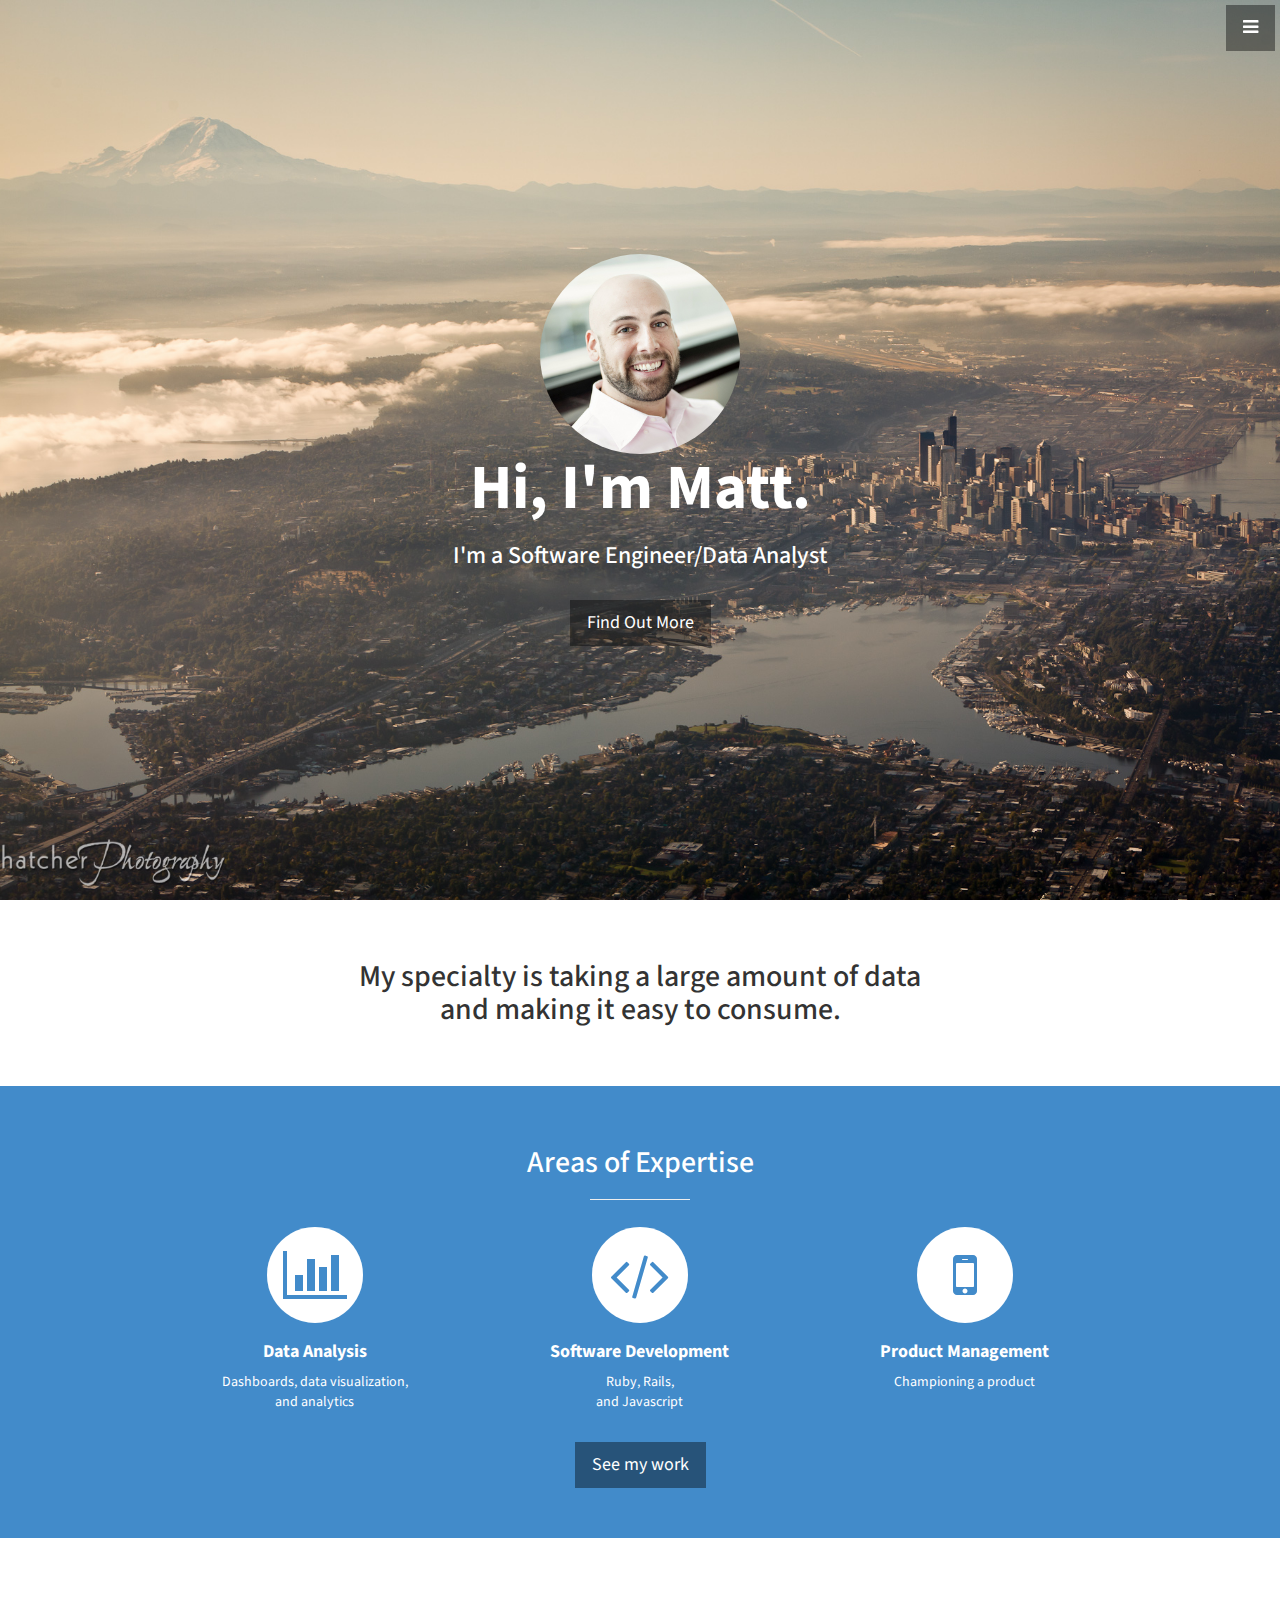
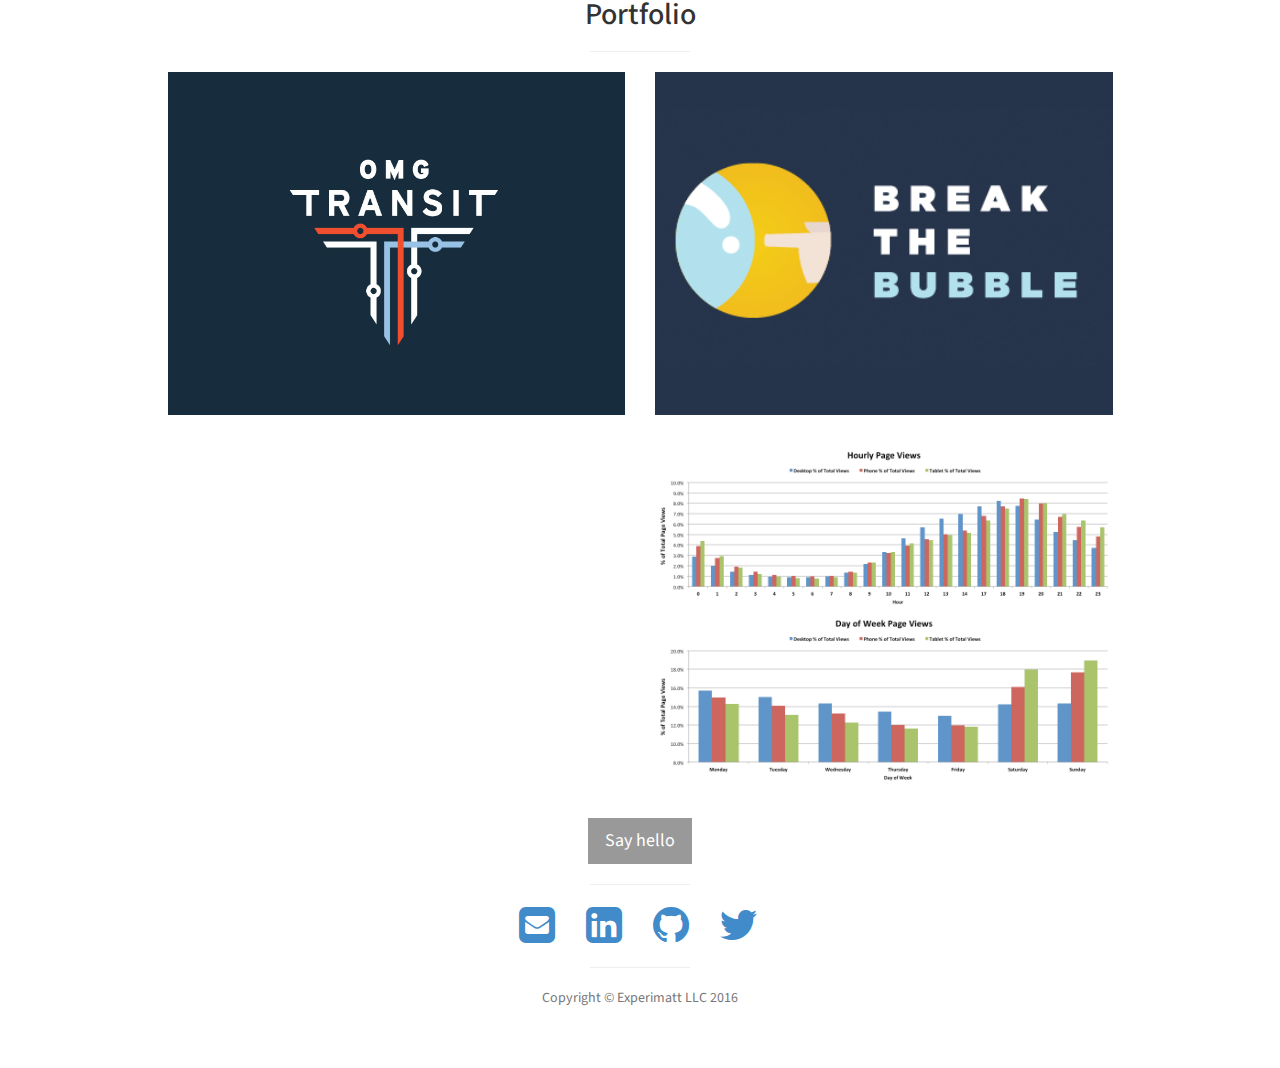
==== index.html @ d71396dd "Initial commit" ====
<!DOCTYPE html>
<html lang="en">

<head>

    <meta charset="utf-8">
    <meta http-equiv="X-UA-Compatible" content="IE=edge">
    <meta name="viewport" content="width=device-width, initial-scale=1">
    <meta name="description" content="">
    <meta name="author" content="">

    <title>Matt Decuir | experimatt.com</title>

    <!-- Bootstrap Core CSS -->
    <link href="css/bootstrap.min.css" rel="stylesheet">

    <!-- Custom CSS -->
    <link href="css/stylish-portfolio.css" rel="stylesheet">

    <!-- Custom Fonts -->
    <link href="font-awesome-4.2.0/css/font-awesome.min.css" rel="stylesheet">
    <link href="http://fonts.googleapis.com/css?family=Source+Sans+Pro:300,400,700,300italic,400italic,700italic" rel="stylesheet">

    <!-- HTML5 Shim and Respond.js IE8 support of HTML5 elements and media queries -->
    <!-- WARNING: Respond.js doesn't work if you view the page via file:// -->
    <!--[if lt IE 9]>
        <script src="https://oss.maxcdn.com/libs/html5shiv/3.7.0/html5shiv.js"></script>
        <script src="https://oss.maxcdn.com/libs/respond.js/1.4.2/respond.min.js"></script>
    <![endif]-->

</head>

<body>

    <!-- Navigation -->
    <a id="menu-toggle" href="#" class="btn btn-dark btn-lg toggle"><i class="fa fa-bars"></i></a>
    <nav id="sidebar-wrapper">
        <ul class="sidebar-nav">
            <a id="menu-close" href="#" class="btn btn-light btn-lg pull-right toggle"><i class="fa fa-times"></i></a>
            <li class="sidebar-brand">
                <a href="#top">Experimatt</a>
            </li>
            <li>
                <a href="#top">Home</a>
            </li>
            <li>
                <a href="#about">Specialties</a>
            </li>
            <li>
                <a href="#portfolio">Portfolio</a>
            </li>
            <li>
                <a href="mailto:decuirm@gmail.com" target="_blank">Say hello</a>
            </li>
        </ul>
    </nav>

    <!-- Header -->
    <header id="top" class="header">
        <div class="text-vertical-center" style="color: white;">
            <img src="img/matt-decuir-headshot-small.jpg" alt="Matt Decuir headshot"/>
            <h1>Hi, I'm Matt.</h1>
            <h3>I'm a Software Engineer/Data Analyst</h3>
            <br>
            <a href="#about" class="btn btn-dark btn-lg">Find Out More</a>
        </div>
    </header>

    <!-- About -->
    <section id="about" class="about">
        <div class="container">
            <div class="row">
                <div class="col-lg-12 text-center">
                    <h2>My specialty is taking a large amount of data<br />and making it easy to consume.</h2>
                    <!-- <p class="lead">I tend to solve community problems, and experiment a lot.</p> -->
                </div>
            </div>
            <!-- /.row -->
        </div>
        <!-- /.container -->
    </section>

    <!-- Services -->
    <!-- The circle icons use Font Awesome's stacked icon classes. For more information, visit http://fontawesome.io/examples/ -->
    <section id="services" class="services bg-primary">
        <div class="container">
            <div class="row text-center">
                <div class="col-lg-10 col-lg-offset-1">
                    <h2>Areas of Expertise</h2>
                    <hr class="small">
                    <div class="row">
                     <div class="col-md-4 col-sm-6">
                            <div class="service-item">
                                <span class="fa-stack fa-4x">
                                <i class="fa fa-circle fa-stack-2x"></i>
                                <i class="fa fa-bar-chart fa-stack-1x text-primary"></i>
                            </span>
                                <h4>
                                    <strong>Data Analysis</strong>
                                </h4>
                                <p>Dashboards, data visualization,<br /> and analytics</p>
                                <!-- <a href="#" class="btn btn-light">Learn More</a> -->
                            </div>
                        </div>
                        <div class="col-md-4 col-sm-6">
                            <div class="service-item">
                                <span class="fa-stack fa-4x">
                                <i class="fa fa-circle fa-stack-2x"></i>
                                <i class="fa fa-code fa-stack-1x text-primary"></i>
                            </span>
                                <h4>
                                    <strong>Software Development</strong>
                                </h4>
                                <p>Ruby, Rails,<br /> and Javascript<br /></p>
                                <!-- <a href="#" class="btn btn-light">Learn More</a> -->
                            </div>
                        </div>                            
                        <div class="col-md-4 col-sm-6">
                            <div class="service-item">
                                <span class="fa-stack fa-4x">
                                <i class="fa fa-circle fa-stack-2x"></i>
                                <i class="fa fa-mobile fa-stack-1x text-primary"></i>
                            </span>
                                <h4>
                                    <strong>Product Management</strong>
                                </h4>
                                <p>Championing a product</p>
                                <!-- <a href="#" class="btn btn-light">Learn More</a> -->
                            </div>
                        </div>
                    </div>
                    <!-- /.row (nested) -->
                    <a href="#portfolio" class="btn btn-dark btn-lg">See my work</a>
                </div>
                <!-- /.col-lg-10 -->
            </div>
            <!-- /.row -->
        </div>
        <!-- /.container -->
    </section>

    <!-- Portfolio -->
    <section id="portfolio" class="portfolio">
        <div class="container">
            <div class="row">
                <div class="col-lg-10 col-lg-offset-1 text-center">
                    <h2>Portfolio</h2>
                    <hr class="small">
                    <div class="row">
                        <div class="col-md-6">
                            <div class="portfolio-item">
                                <a href="http://omgtransit.com">
                                    <img class="img-portfolio img-responsive" src="img/OMG-logo_800x600.jpg">
                                </a>
                            </div>
                        </div>
                        <div class="col-md-6">
                            <div class="portfolio-item">
                                <a href="http://breakthebubble.com">
                                    <img class="img-portfolio img-responsive" src="img/break-the-bubble.png">
                                </a>
                            </div>
                        </div>
                        <div class="col-md-6">
                            <div class="portfolio-item">
                                <div class="img-portfolio img-responsive embed-container">
                                    <iframe src="http://www.youtube.com/embed/8qvNemprT_E" frameborder="0" allowfullscreen></iframe>
                                </div>
                                <!-- <a href="http://allrecipes.com">
                                    <img class="img-portfolio img-responsive" src="img/allrecipes_icon.png">
                                </a> -->
                            </div>
                        </div>
                        <div class="col-md-6">
                            <div class="portfolio-item">
                                <a href="img/excel-dashboard.png">
                                    <img class="img-portfolio img-responsive" src="img/excel-dashboard.png">
                                </a>
                            </div>
                        </div>
                    </div>
                    <!-- /.row (nested) -->
                    <a href="mailto:decuirm@gmail.com" target="_blank" class="btn btn-dark btn-lg">Say hello</a>
                </div>
                <!-- /.col-lg-10 -->
            </div>
            <!-- /.row -->
        </div>
        <!-- /.container -->
    </section>

    <!-- Testimonials -->
<!--     <section id="testimonials" class="testimonials bg-primary">
        <div class="container">
            <div class="row">
                <div class="col-lg-12 text-center">
                    <h2>Testimonials</h2>
                    <p class="lead">I'm always experimenting. I talk to everybody. When I make a mistake, I'll apologize right away.</p>

                    <p class="lead">I moved to Minneapolis in April 2013, and really love the community here.</p>
                    </p>
                </div>
            </div> -->
            <!-- /.row -->
        <!-- </div> -->
        <!-- /.container -->
    <!-- </section> -->

 <!-- Experiments -->
    <!-- The circle icons use Font Awesome's stacked icon classes. For more information, visit http://fontawesome.io/examples/ -->
   <!--  <section id="experiments" class="services bg-primary">
        <div class="container">
            <div class="row text-center">
                <div class="col-lg-10 col-lg-offset-1">
                    <h2>Experiments</h2>
                    <hr class="small">
                    <div class="row">
                        <div class="col-md-3 col-sm-6">
                            <div class="service-item">
                                <span class="fa-stack fa-4x">
                                <i class="fa fa-circle fa-stack-2x"></i>
                                <i class="fa fa-cloud fa-stack-1x text-primary"></i>
                            </span>
                                <h4>
                                    <strong>Crowdsourced Performance Review</strong>
                                </h4>
                                <p>It's hard to get feedback as a freelancer, so why not crowdsource it?</p>
                                <a href="https://medium.com/@experimatt/crowdsourcing-my-peer-review-1e4d6bfb7508" class="btn btn-light">Learn More</a>
                            </div>
                        </div>
                        <div class="col-md-3 col-sm-6">
                            <div class="service-item">
                                <span class="fa-stack fa-4x">
                                <i class="fa fa-circle fa-stack-2x"></i>
                                <i class="fa fa-flask fa-stack-1x text-primary"></i>
                            </span>
                                <h4>
                                    <strong>Break the Bubble</strong>
                                </h4>
                                <p>It's hard to make new friends in the Twin Cities, so we set out to change that.</p>
                                <a href="http://breakthebubble.com" class="btn btn-light">Learn More</a>
                            </div>
                        </div>
                        <div class="col-md-3 col-sm-6">
                            <div class="service-item">
                                <span class="fa-stack fa-4x">
                                <i class="fa fa-circle fa-stack-2x"></i>
                                <i class="fa fa-bus fa-stack-1x text-primary"></i>
                            </span>
                                <h4>
                                    <strong>OMG Transit</strong>
                                </h4>
                                <p>A real-time transit aggregator that helps you get around town without your own car.</p>
                                <a href="https://omgtransit.com" class="btn btn-light">Learn More</a>
                            </div>
                        </div>
                        <div class="col-md-3 col-sm-6">
                            <div class="service-item">
                                <span class="fa-stack fa-4x">
                                <i class="fa fa-circle fa-stack-2x"></i>
                                <i class="fa fa-code fa-stack-1x text-primary"></i>
                            </span>
                                <h4>
                                    <strong>Code School</strong>
                                </h4>
                                <p>Teaching myself how to code and making this website. Thanks Code School!</p>
                                <a href="https://www.codeschool.com/" class="btn btn-light">Learn More</a>
                            </div>
                        </div>
                    </div> -->
                    <!-- "/.row (nested) -->
                <!-- </div> -->
                <!-- /.col-lg-10 -->
            <!-- </div> -->
            <!-- /.row -->
        <!-- </div> -->
        <!-- /.container -->
    <!-- </section> -->

    <!-- Callout -->
<!--     <aside class="callout">
        <div class="text-vertical-center">
            <h1>Vertically Centered Text</h1>
        </div>
    </aside> -->

    <!-- Call to Action -->
<!--     <aside class="call-to-action bg-primary">
        <div class="container">
            <div class="row">
                <div class="col-lg-12 text-center">
                    <h3>The buttons below are impossible to resist.</h3>
                    <a href="#" class="btn btn-lg btn-light">Click Me!</a>
                    <a href="#" class="btn btn-lg btn-dark">Look at Me!</a>
                </div>
            </div>
        </div>
    </aside> -->
    <!-- Footer -->
    <footer>
        <div class="container">
            <hr class="small">
            <div class="row">
                <div class="col-lg-10 col-lg-offset-1 text-center">
                    <ul class="list-inline">
                        <li>
                            <a href="mailto:decuirm@gmail.com"><i class="fa fa-envelope-square fa-fw fa-3x"></i></a>
                        </li>
                        <li>
                            <a href="http://www.linkedin.com/in/mattdecuir/"><i class="fa fa-linkedin-square fa-fw fa-3x"></i></a>
                        </li>
                        <li>
                        		<a href="https://github.com/experimatt"><i class="fa fa-github fa-fw fa-3x"></i></a>
                        </li>
                        <li>
                            <a href="https://twitter.com/experimatt"><i class="fa fa-twitter fa-fw fa-3x"></i></a>
                        </li>
                    </ul>
                    <hr class="small">
                    <p class="text-muted">Copyright &copy; Experimatt LLC 2016</p>
                </div>
            </div>
        </div>
    </footer>

    <!-- jQuery -->
    <script src="js/jquery.js"></script>

    <!-- Bootstrap Core JavaScript -->
    <script src="js/bootstrap.min.js"></script>

    <!-- Custom Theme JavaScript -->
    <script>
    // Closes the sidebar menu
    $("#menu-close").click(function(e) {
        e.preventDefault();
        $("#sidebar-wrapper").toggleClass("active");
    });

    // Opens the sidebar menu
    $("#menu-toggle").click(function(e) {
        e.preventDefault();
        $("#sidebar-wrapper").toggleClass("active");
    });

    // Scrolls to the selected menu item on the page
    $(function() {
        $('a[href*=#]:not([href=#])').click(function() {
            if (location.pathname.replace(/^\//, '') == this.pathname.replace(/^\//, '') || location.hostname == this.hostname) {

                var target = $(this.hash);
                target = target.length ? target : $('[name=' + this.hash.slice(1) + ']');
                if (target.length) {
                    $('html,body').animate({
                        scrollTop: target.offset().top
                    }, 1000);
                    return false;
                }
            }
        });
    });
    </script>
    <!-- Google Analytics -->
    <script>
  (function(i,s,o,g,r,a,m){i['GoogleAnalyticsObject']=r;i[r]=i[r]||function(){
  (i[r].q=i[r].q||[]).push(arguments)},i[r].l=1*new Date();a=s.createElement(o),
  m=s.getElementsByTagName(o)[0];a.async=1;a.src=g;m.parentNode.insertBefore(a,m)
  })(window,document,'script','//www.google-analytics.com/analytics.js','ga');

  ga('create', 'UA-41375459-2', 'auto');
  ga('send', 'pageview');

</script>

</body>

</html>
---- css/stylish-portfolio.css ----
/*!
 * Start Bootstrap - Stylish Portfolio Bootstrap Theme (http://startbootstrap.com)
 * Code licensed under the Apache License v2.0.
 * For details, see http://www.apache.org/licenses/LICENSE-2.0.
 */

/* Global Styles */

html,
body {
    width: 100%;
    height: 100%;
}

body {
    font-family: "Source Sans Pro","Helvetica Neue",Helvetica,Arial,sans-serif;
}

#top img {
    height: 200px;
    width: 200px;
    border-radius: 50%;
    /*float: left;*/
}

.text-vertical-center {
    display: table-cell;
    text-align: center;
    vertical-align: middle;
}

.text-vertical-center h1 {
    margin: 0;
    padding: 0;
    font-size: 4.5em;
    font-weight: 700;
}

/* Custom Button Styles */

.btn-dark {
    border-radius: 0;
    color: #fff;
    background-color: rgba(0,0,0,0.4);
}

.btn-dark:hover,
.btn-dark:focus,
.btn-dark:active {
    color: #fff;
    background-color: rgba(0,0,0,0.7);
}

.btn-light {
    border-radius: 0;
    color: #333;
    background-color: rgb(255,255,255);
}

.btn-light:hover,
.btn-light:focus,
.btn-light:active {
    color: #333;
    background-color: rgba(255,255,255,0.8);
}

/* Custom Horizontal Rule */

hr.small {
    max-width: 100px;
}

/* Side Menu */

#sidebar-wrapper {
    z-index: 1000;
    position: fixed;
    right: 0;
    width: 250px;
    height: 100%;
    margin-right: -250px;
    overflow-y: auto;
    background: #222;
    -webkit-transition: all 0.4s ease 0s;
    -moz-transition: all 0.4s ease 0s;
    -ms-transition: all 0.4s ease 0s;
    -o-transition: all 0.4s ease 0s;
    transition: all 0.4s ease 0s;
}

.sidebar-nav {
    position: absolute;
    top: 0;
    width: 250px;
    margin: 0;
    padding: 0;
    list-style: none;
}

.sidebar-nav li {
    text-indent: 20px;
    line-height: 40px;
}

.sidebar-nav li a {
    display: block;
    text-decoration: none;
    color: #999;
}

.sidebar-nav li a:hover {
    text-decoration: none;
    color: #fff;
    background: rgba(255,255,255,0.2);
}

.sidebar-nav li a:active,
.sidebar-nav li a:focus {
    text-decoration: none;
}

.sidebar-nav > .sidebar-brand {
    height: 55px;
    font-size: 18px;
    line-height: 55px;
}

.sidebar-nav > .sidebar-brand a {
    color: #999;
}

.sidebar-nav > .sidebar-brand a:hover {
    color: #fff;
    background: none;
}

#menu-toggle {
    z-index: 1;
    position: fixed;
    top: 0;
    right: 0;
}

#sidebar-wrapper.active {
    right: 250px;
    width: 250px;
    -webkit-transition: all 0.4s ease 0s;
    -moz-transition: all 0.4s ease 0s;
    -ms-transition: all 0.4s ease 0s;
    -o-transition: all 0.4s ease 0s;
    transition: all 0.4s ease 0s;
}

.toggle {
    margin: 5px 5px 0 0;
}

/* Header */

.header {
    display: table;
    position: relative;
    width: 100%;
    height: 100%;
    background: url(../img/bg.jpg) no-repeat center center scroll;
    /* Photo by Cory Rauch */
    -webkit-background-size: cover;
    -moz-background-size: cover;
    background-size: cover;
    -o-background-size: cover;
}

/* About */

.about {
    padding: 50px 0;
}

/* Services */

.services {
    padding: 50px 0;
}

.service-item {
    margin-bottom: 30px;
}

/* Callout */

.callout {
    display: table;
    width: 100%;
    height: 400px;
    color: #fff;
    background: url(../img/callout.jpg) no-repeat center center scroll;
    -webkit-background-size: cover;
    -moz-background-size: cover;
    background-size: cover;
    -o-background-size: cover;
}

/* Portfolio */

.portfolio {
    padding: 50px 0 0 0;
}

h2 {
    margin-top: 10px;
}

.portfolio-item {
    margin-bottom: 30px;
}

.img-portfolio {
    margin: 0 auto;
    width: 500px;
    max-height: 375px;
    overflow: hidden;
}

.img-portfolio:hover {
    opacity: 0.8;
}

.embed-container {
    height: 0;
    width: 100%;
    padding-bottom: 75%;
    overflow: hidden;
    position: relative;
}
            
.embed-container iframe {
    width: 100%;
    height: 100%;
    position: absolute;
    top: 0;
    left: 0;
}

/* Call to Action */

.call-to-action {
    padding: 50px 0;
}

.call-to-action .btn {
    margin: 10px;
}

/* Map */

.map {
    height: 500px;
}

@media(max-width:768px) {
    .map {
        height: 75%;
    }
}

/* Footer */

footer {
    padding: 0 0 50px 0;
}
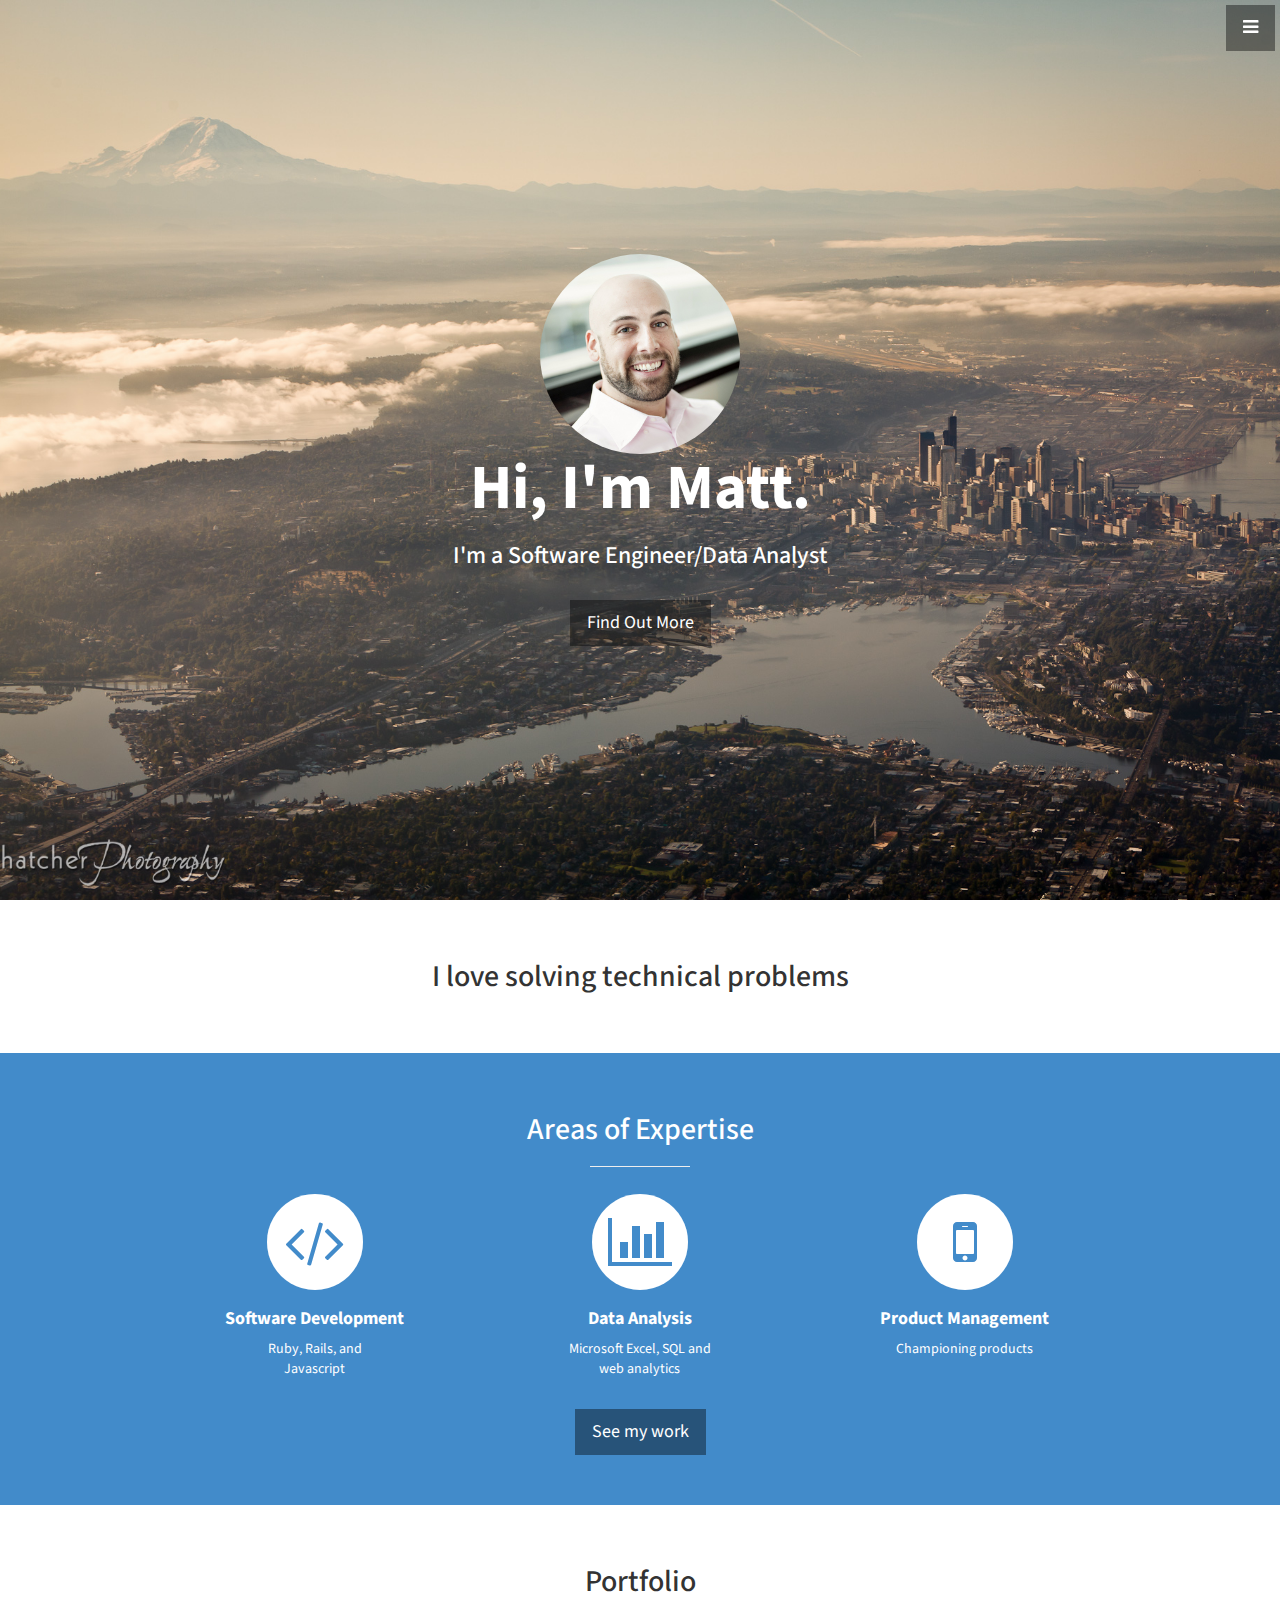
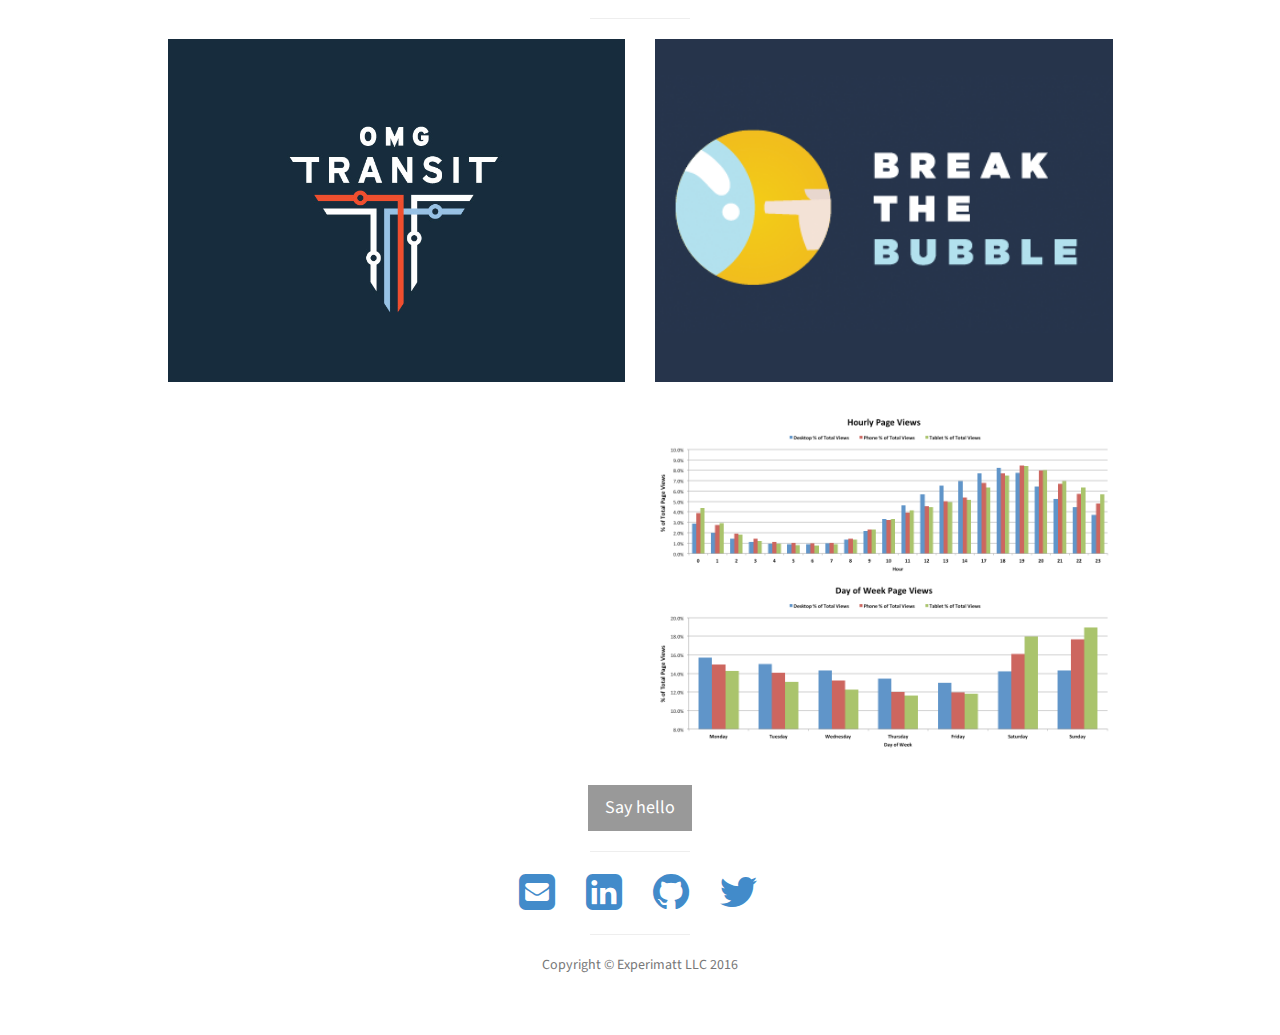
==== commit e625f9b1: "Updating wording and re-ordering expertise" ====
--- a/index.html
+++ b/index.html
@@ -71,7 +71,7 @@
         <div class="container">
             <div class="row">
                 <div class="col-lg-12 text-center">
-                    <h2>My specialty is taking a large amount of data<br />and making it easy to consume.</h2>
+                    <h2>I love solving technical problems</h2>
                     <!-- <p class="lead">I tend to solve community problems, and experiment a lot.</p> -->
                 </div>
             </div>
@@ -89,7 +89,19 @@
                     <h2>Areas of Expertise</h2>
                     <hr class="small">
                     <div class="row">
-                     <div class="col-md-4 col-sm-6">
+                        <div class="col-md-4 col-sm-6">
+                            <div class="service-item">
+                                <span class="fa-stack fa-4x">
+                                <i class="fa fa-circle fa-stack-2x"></i>
+                                <i class="fa fa-code fa-stack-1x text-primary"></i>
+                            </span>
+                                <h4>
+                                    <strong>Software Development</strong>
+                                </h4>
+                                <p>Ruby, Rails, and<br /> Javascript<br /></p>
+                            </div>
+                        </div>                     
+                        <div class="col-md-4 col-sm-6">
                             <div class="service-item">
                                 <span class="fa-stack fa-4x">
                                 <i class="fa fa-circle fa-stack-2x"></i>
@@ -98,34 +110,19 @@
                                 <h4>
                                     <strong>Data Analysis</strong>
                                 </h4>
-                                <p>Dashboards, data visualization,<br /> and analytics</p>
-                                <!-- <a href="#" class="btn btn-light">Learn More</a> -->
+                                <p>Microsoft Excel, SQL and <br /> web analytics</p>
                             </div>
                         </div>
                         <div class="col-md-4 col-sm-6">
                             <div class="service-item">
                                 <span class="fa-stack fa-4x">
                                 <i class="fa fa-circle fa-stack-2x"></i>
-                                <i class="fa fa-code fa-stack-1x text-primary"></i>
-                            </span>
-                                <h4>
-                                    <strong>Software Development</strong>
-                                </h4>
-                                <p>Ruby, Rails,<br /> and Javascript<br /></p>
-                                <!-- <a href="#" class="btn btn-light">Learn More</a> -->
-                            </div>
-                        </div>                            
-                        <div class="col-md-4 col-sm-6">
-                            <div class="service-item">
-                                <span class="fa-stack fa-4x">
-                                <i class="fa fa-circle fa-stack-2x"></i>
                                 <i class="fa fa-mobile fa-stack-1x text-primary"></i>
                             </span>
                                 <h4>
                                     <strong>Product Management</strong>
                                 </h4>
-                                <p>Championing a product</p>
-                                <!-- <a href="#" class="btn btn-light">Learn More</a> -->
+                                <p>Championing products</p>
                             </div>
                         </div>
                     </div>
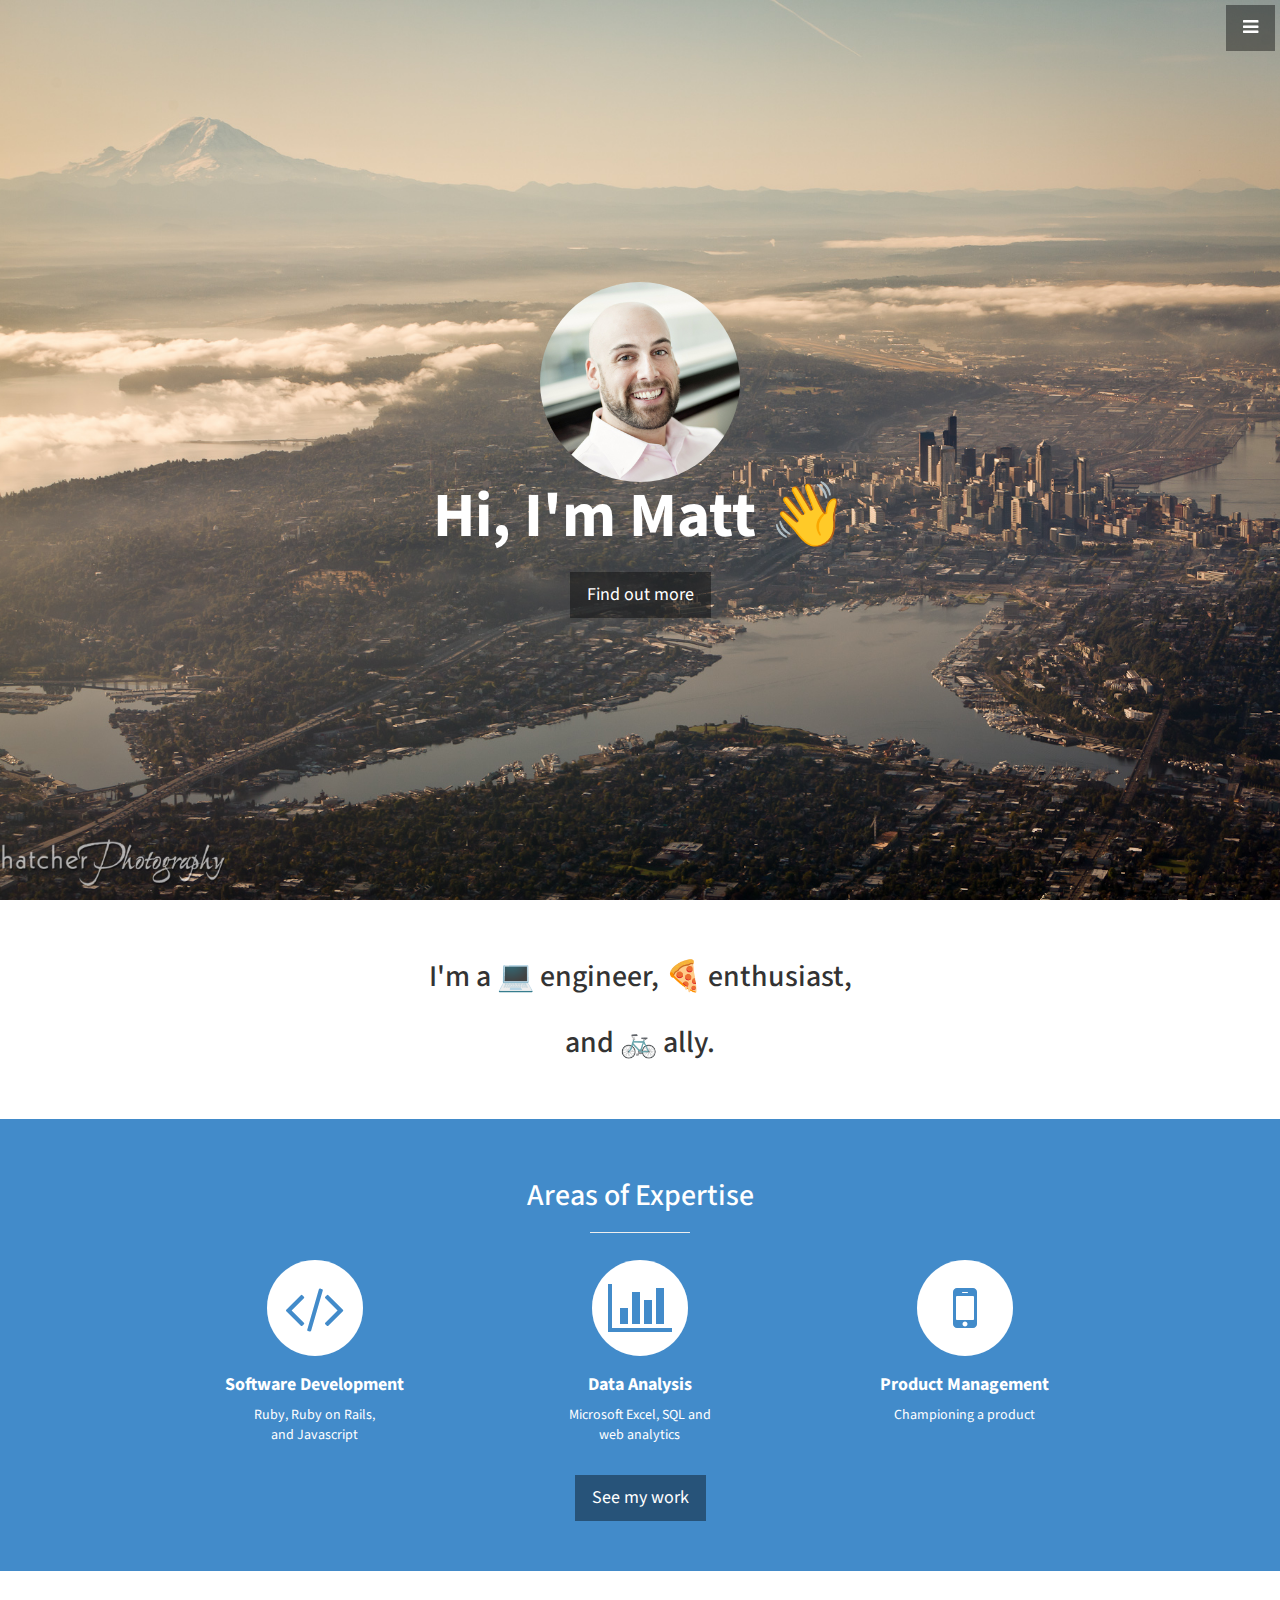
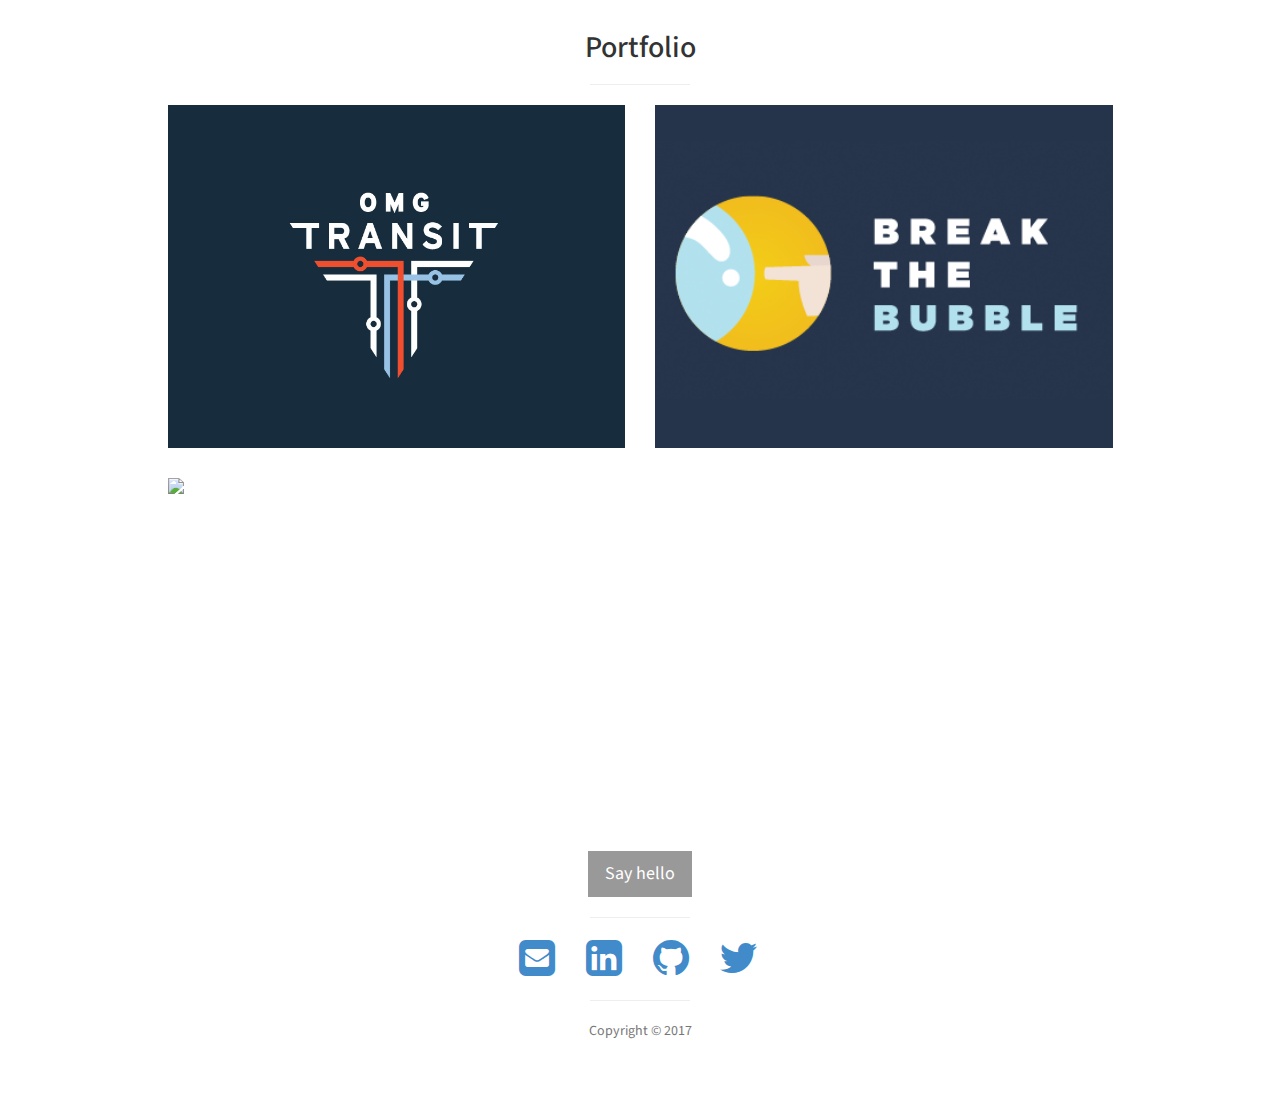
==== commit f3b1866e: "Updating bio and links" ====
--- a/index.html
+++ b/index.html
@@ -59,10 +59,9 @@
     <header id="top" class="header">
         <div class="text-vertical-center" style="color: white;">
             <img src="img/matt-decuir-headshot-small.jpg" alt="Matt Decuir headshot"/>
-            <h1>Hi, I'm Matt.</h1>
-            <h3>I'm a Software Engineer/Data Analyst</h3>
+            <h1>Hi, I'm Matt 👋</h1>
             <br>
-            <a href="#about" class="btn btn-dark btn-lg">Find Out More</a>
+            <a href="#about" class="btn btn-dark btn-lg">Find out more</a>
         </div>
     </header>
 
@@ -71,8 +70,8 @@
         <div class="container">
             <div class="row">
                 <div class="col-lg-12 text-center">
-                    <h2>I love solving technical problems</h2>
-                    <!-- <p class="lead">I tend to solve community problems, and experiment a lot.</p> -->
+                    <h2>I'm a 💻  engineer, 🍕 enthusiast, <br /><br />
+                      and 🚲  ally.</h2>
                 </div>
             </div>
             <!-- /.row -->
@@ -98,7 +97,7 @@
                                 <h4>
                                     <strong>Software Development</strong>
                                 </h4>
-                                <p>Ruby, Rails, and<br /> Javascript<br /></p>
+                                <p>Ruby, Ruby on Rails,<br /> and Javascript<br /></p>
                             </div>
                         </div>                     
                         <div class="col-md-4 col-sm-6">
@@ -122,7 +121,7 @@
                                 <h4>
                                     <strong>Product Management</strong>
                                 </h4>
-                                <p>Championing products</p>
+                                <p>Championing a product</p>
                             </div>
                         </div>
                     </div>
@@ -146,7 +145,7 @@
                     <div class="row">
                         <div class="col-md-6">
                             <div class="portfolio-item">
-                                <a href="http://omgtransit.com">
+                                <a href="https://omgtransit.com">
                                     <img class="img-portfolio img-responsive" src="img/OMG-logo_800x600.jpg">
                                 </a>
                             </div>
@@ -155,6 +154,13 @@
                             <div class="portfolio-item">
                                 <a href="http://breakthebubble.com">
                                     <img class="img-portfolio img-responsive" src="img/break-the-bubble.png">
+                                </a>
+                            </div>
+                        </div>
+                        <div class="col-md-6">
+                            <div class="portfolio-item">
+                                <a href="http://experimatt.github.io/earlylunch.club/">
+                                    <img class="img-portfolio img-responsive" id="earlylunch" src="img/earlylunch.club-green.png">
                                 </a>
                             </div>
                         </div>
@@ -166,13 +172,6 @@
                                 <!-- <a href="http://allrecipes.com">
                                     <img class="img-portfolio img-responsive" src="img/allrecipes_icon.png">
                                 </a> -->
-                            </div>
-                        </div>
-                        <div class="col-md-6">
-                            <div class="portfolio-item">
-                                <a href="img/excel-dashboard.png">
-                                    <img class="img-portfolio img-responsive" src="img/excel-dashboard.png">
-                                </a>
                             </div>
                         </div>
                     </div>
@@ -314,7 +313,7 @@
                         </li>
                     </ul>
                     <hr class="small">
-                    <p class="text-muted">Copyright &copy; Experimatt LLC 2016</p>
+                    <p class="text-muted">Copyright &copy; 2017</p>
                 </div>
             </div>
         </div>
@@ -328,6 +327,14 @@
 
     <!-- Custom Theme JavaScript -->
     <script>
+
+    // 
+    $("#earlylunch").hover(function() {
+        $(this).attr("src", "img/earlylunch.club-red.png");
+    }, function() {
+        $(this).attr("src", "img/earlylunch.club-green.png");
+    });
+
     // Closes the sidebar menu
     $("#menu-close").click(function(e) {
         e.preventDefault();
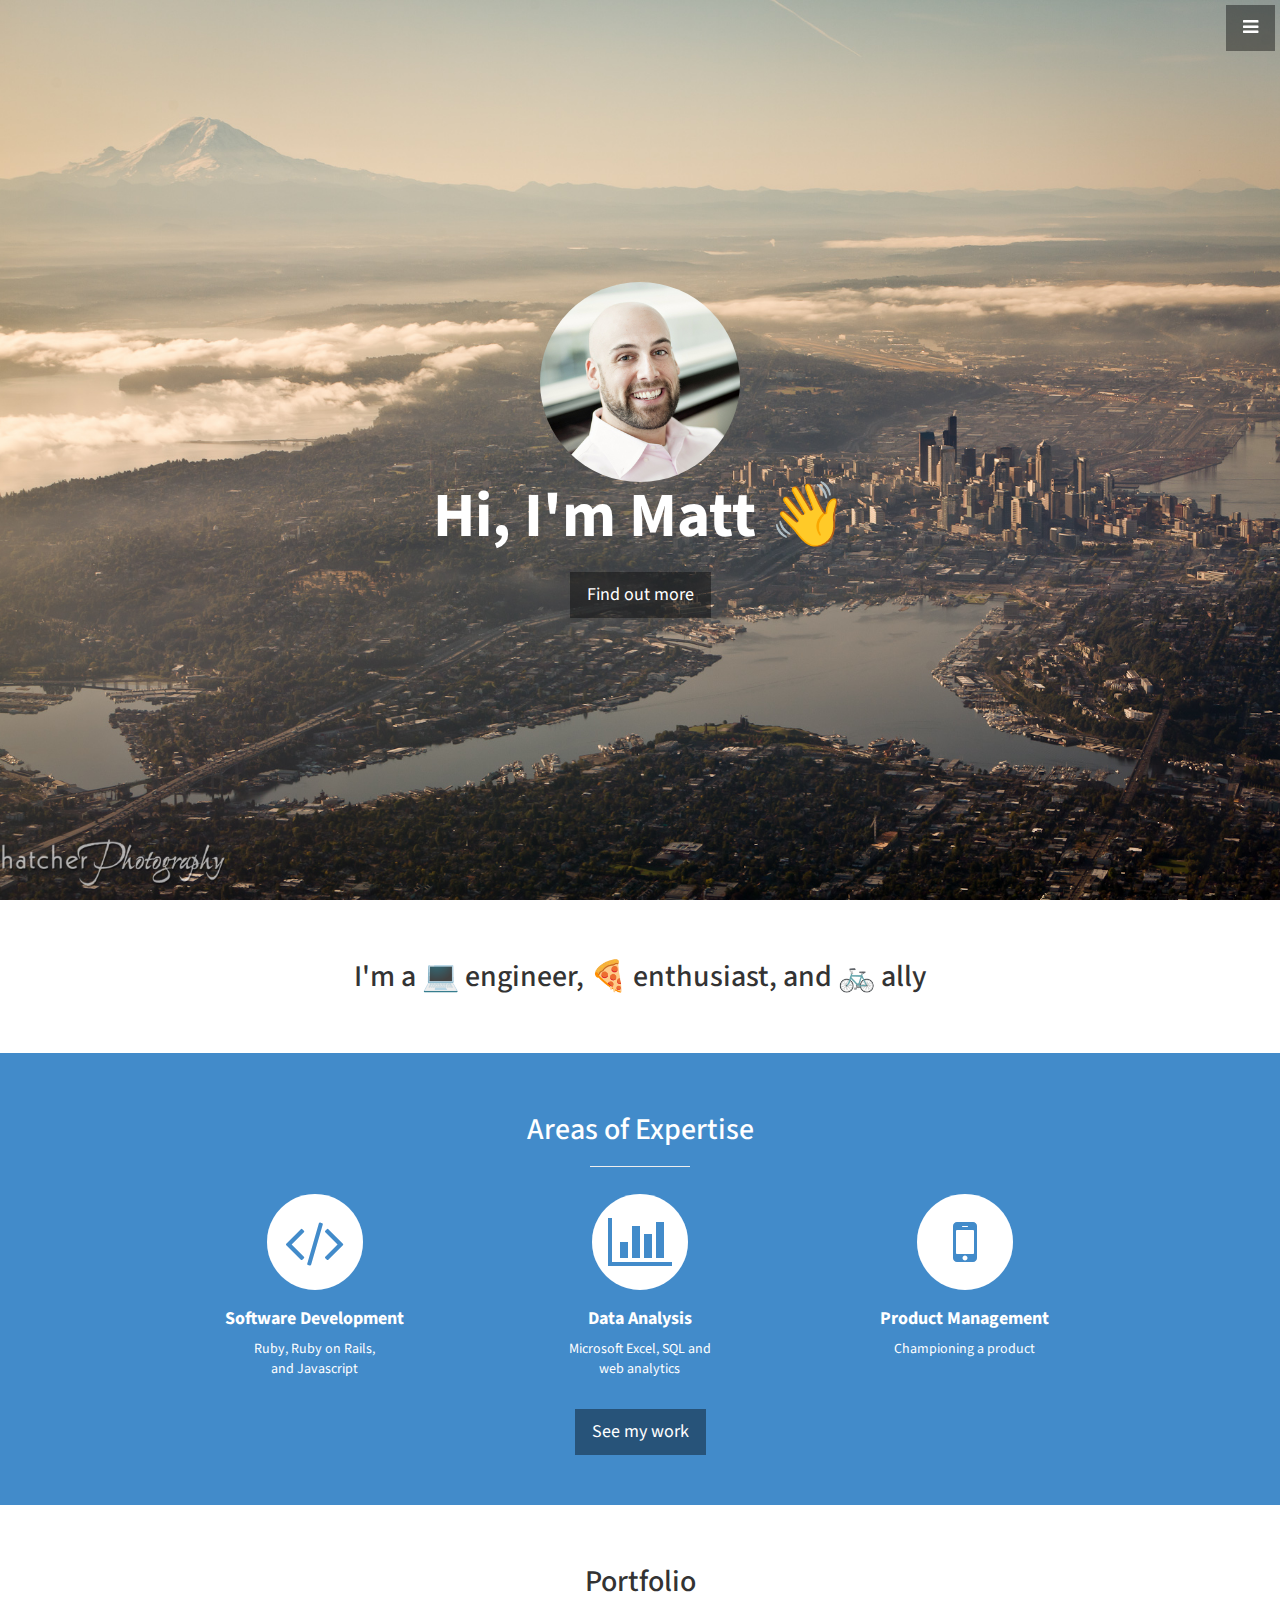
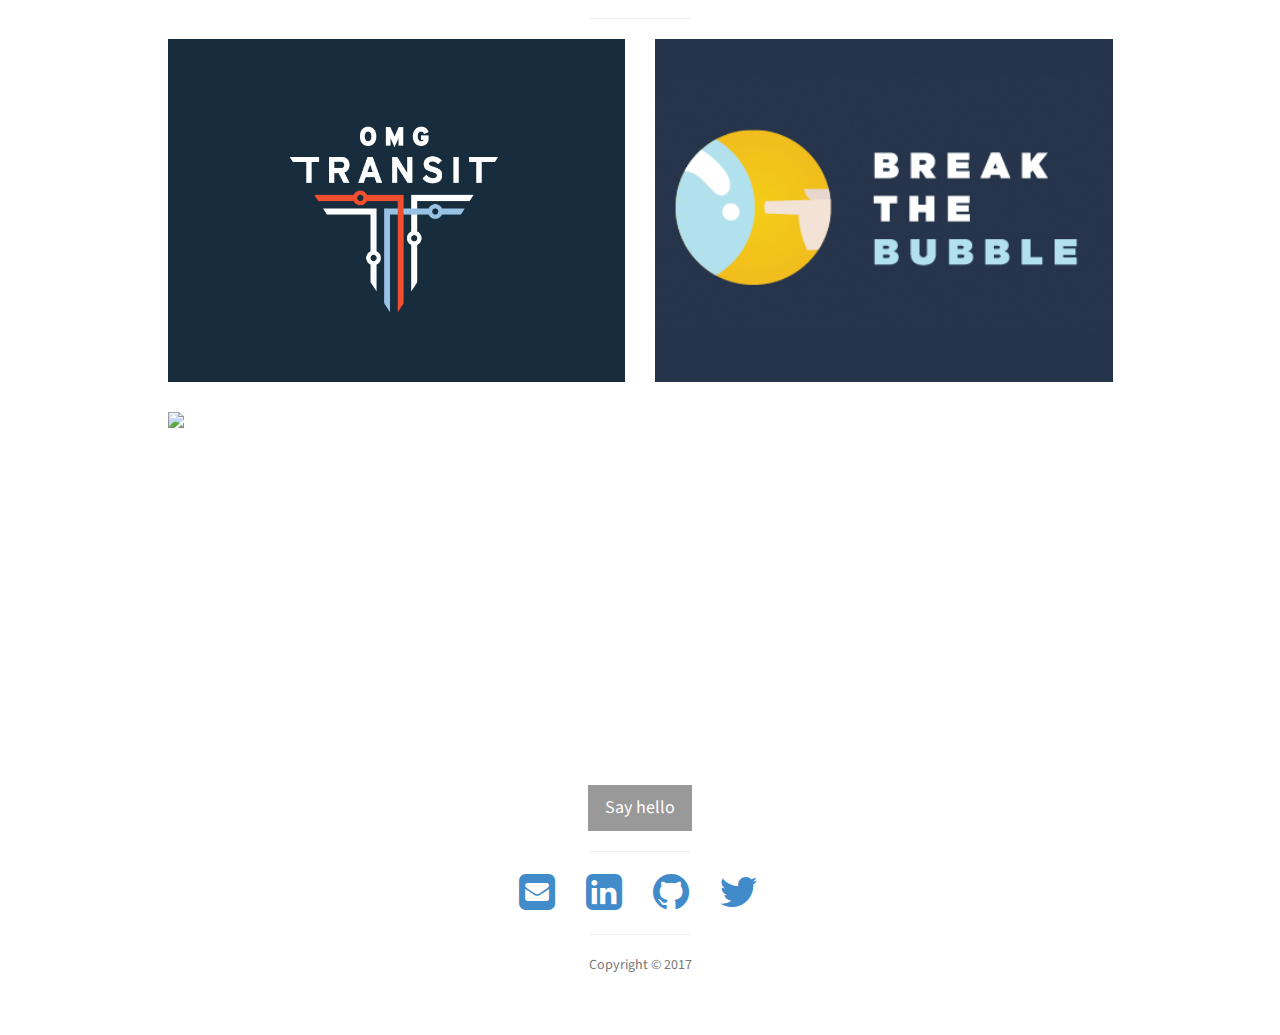
==== commit 94cdcf1c: "Formatting improvements" ====
--- a/index.html
+++ b/index.html
@@ -70,8 +70,7 @@
         <div class="container">
             <div class="row">
                 <div class="col-lg-12 text-center">
-                    <h2>I'm a 💻  engineer, 🍕 enthusiast, <br /><br />
-                      and 🚲  ally.</h2>
+                    <h2>I'm a 💻  engineer, 🍕 enthusiast, and 🚲  ally</h2>
                 </div>
             </div>
             <!-- /.row -->
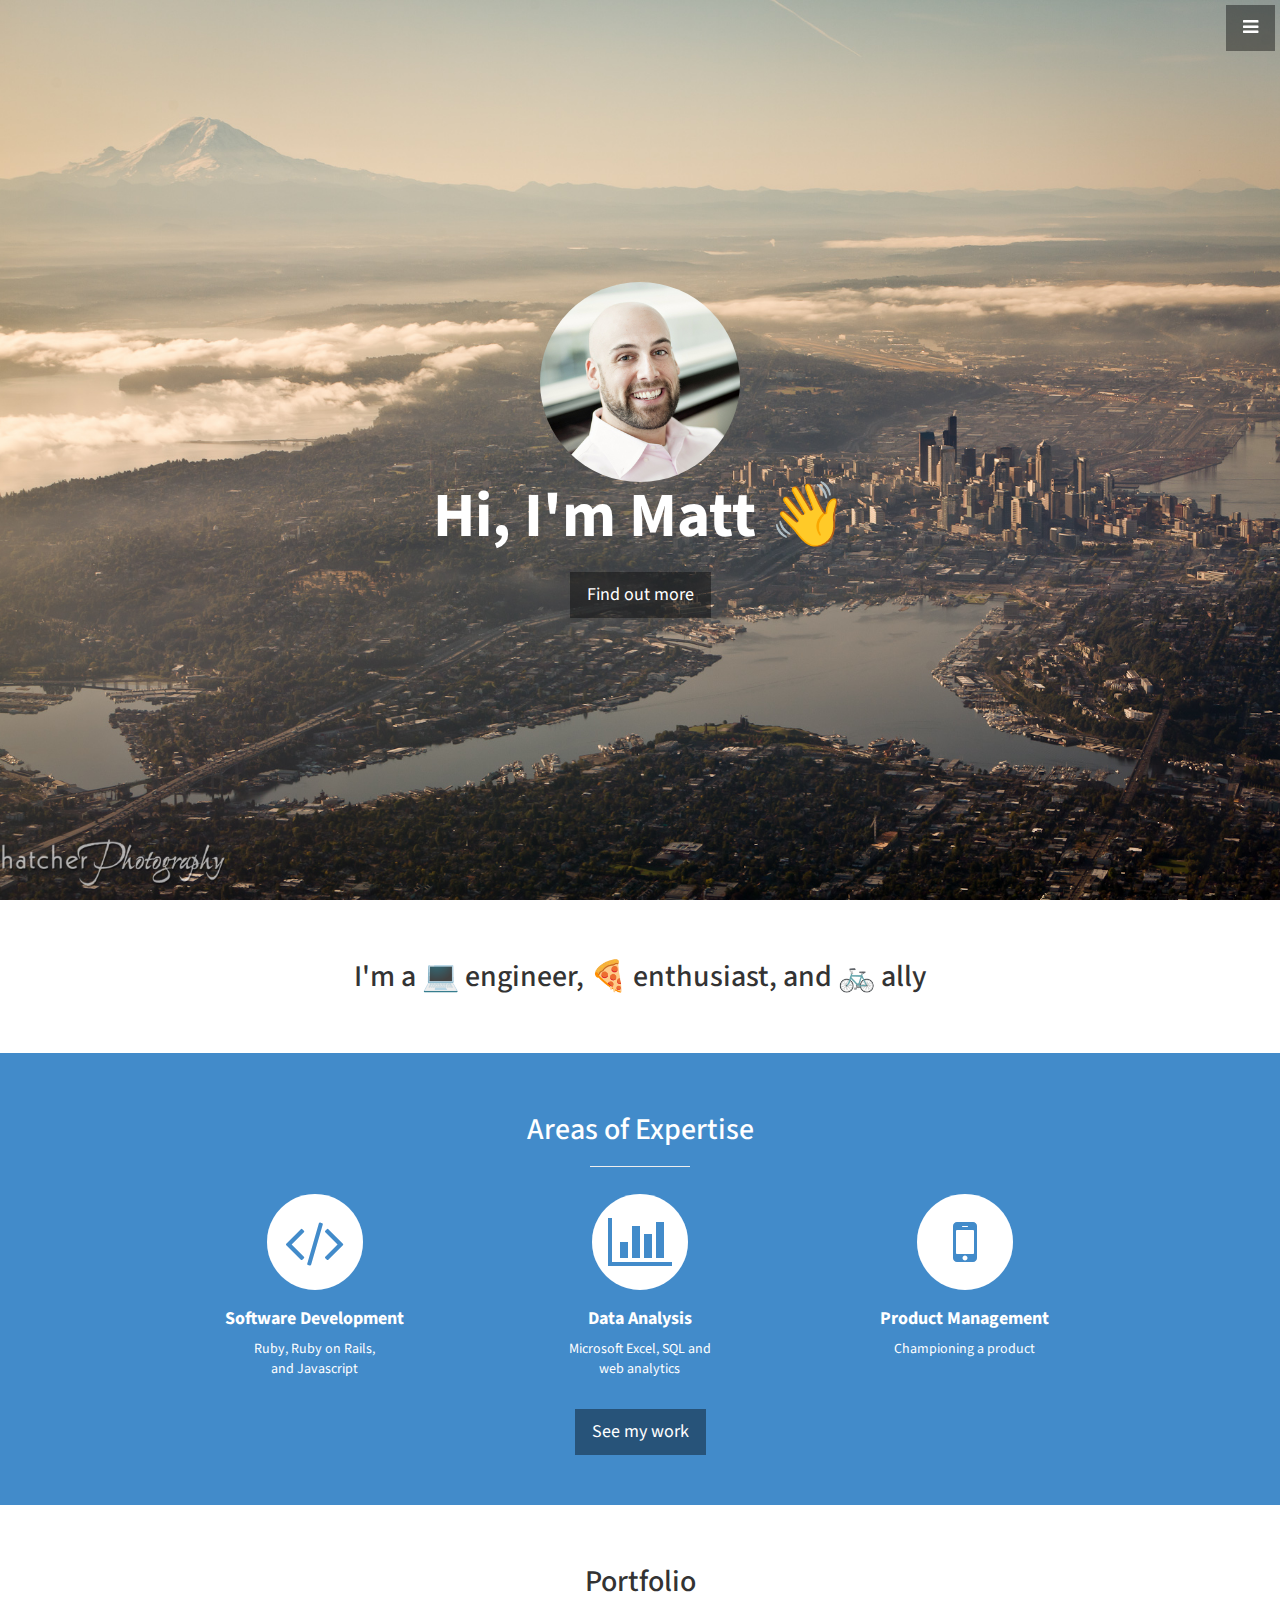
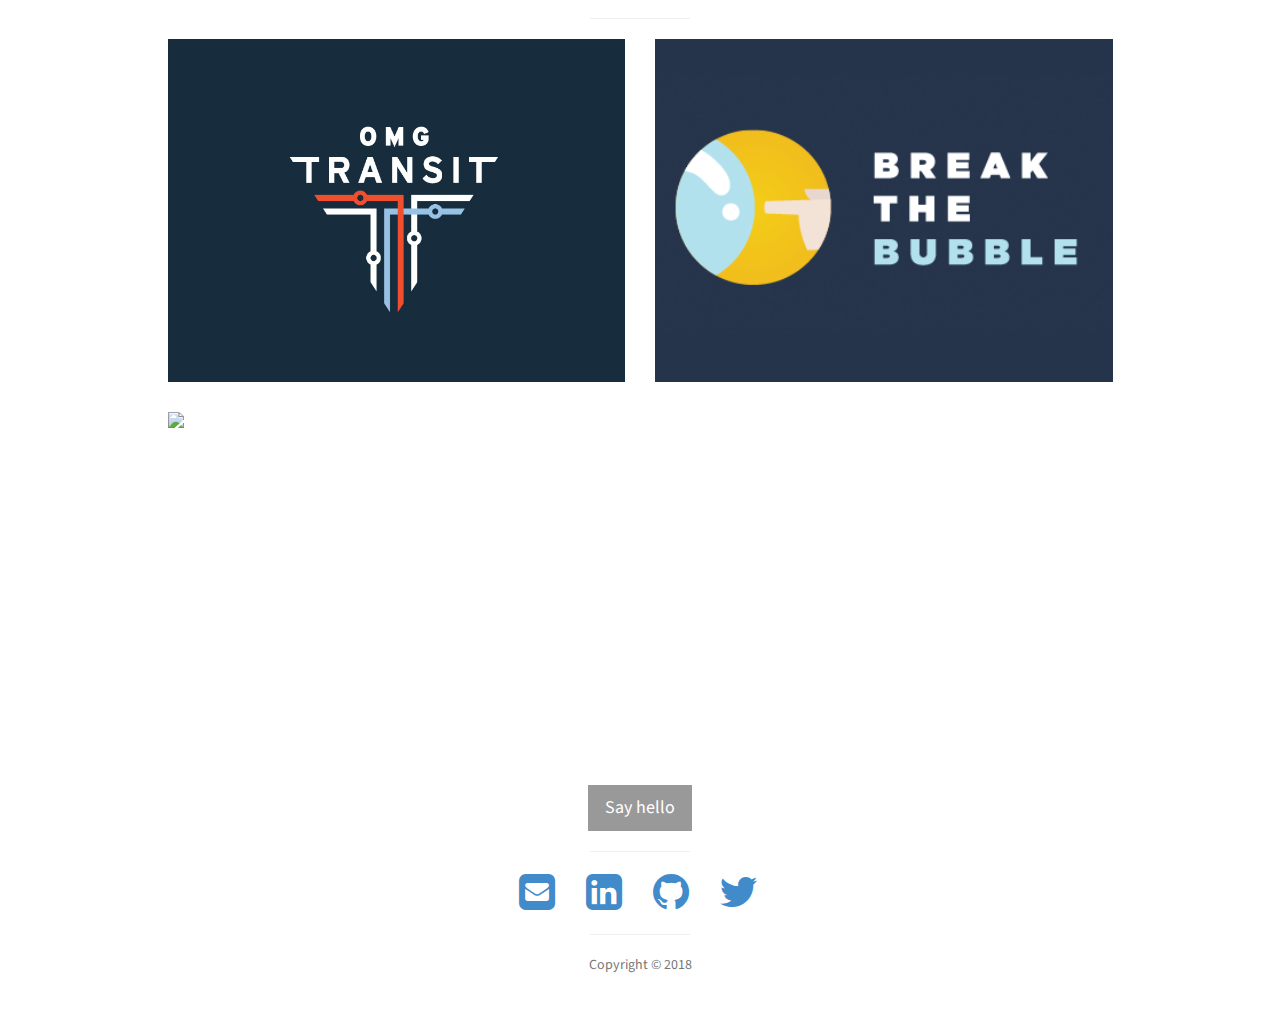
==== commit c6454776: "Update insecure http links to https" ====
--- a/index.html
+++ b/index.html
@@ -19,7 +19,7 @@
 
     <!-- Custom Fonts -->
     <link href="font-awesome-4.2.0/css/font-awesome.min.css" rel="stylesheet">
-    <link href="http://fonts.googleapis.com/css?family=Source+Sans+Pro:300,400,700,300italic,400italic,700italic" rel="stylesheet">
+    <link href="https://fonts.googleapis.com/css?family=Source+Sans+Pro:300,400,700,300italic,400italic,700italic" rel="stylesheet">
 
     <!-- HTML5 Shim and Respond.js IE8 support of HTML5 elements and media queries -->
     <!-- WARNING: Respond.js doesn't work if you view the page via file:// -->
@@ -158,7 +158,7 @@
                         </div>
                         <div class="col-md-6">
                             <div class="portfolio-item">
-                                <a href="http://experimatt.github.io/earlylunch.club/">
+                                <a href="https://experimatt.github.io/earlylunch.club/">
                                     <img class="img-portfolio img-responsive" id="earlylunch" src="img/earlylunch.club-green.png">
                                 </a>
                             </div>
@@ -166,7 +166,7 @@
                         <div class="col-md-6">
                             <div class="portfolio-item">
                                 <div class="img-portfolio img-responsive embed-container">
-                                    <iframe src="http://www.youtube.com/embed/8qvNemprT_E" frameborder="0" allowfullscreen></iframe>
+                                    <iframe src="https://www.youtube.com/embed/8qvNemprT_E" frameborder="0" allow="autoplay; encrypted-media" allowfullscreen></iframe>
                                 </div>
                                 <!-- <a href="http://allrecipes.com">
                                     <img class="img-portfolio img-responsive" src="img/allrecipes_icon.png">
@@ -312,7 +312,7 @@
                         </li>
                     </ul>
                     <hr class="small">
-                    <p class="text-muted">Copyright &copy; 2017</p>
+                    <p class="text-muted">Copyright &copy; 2018</p>
                 </div>
             </div>
         </div>
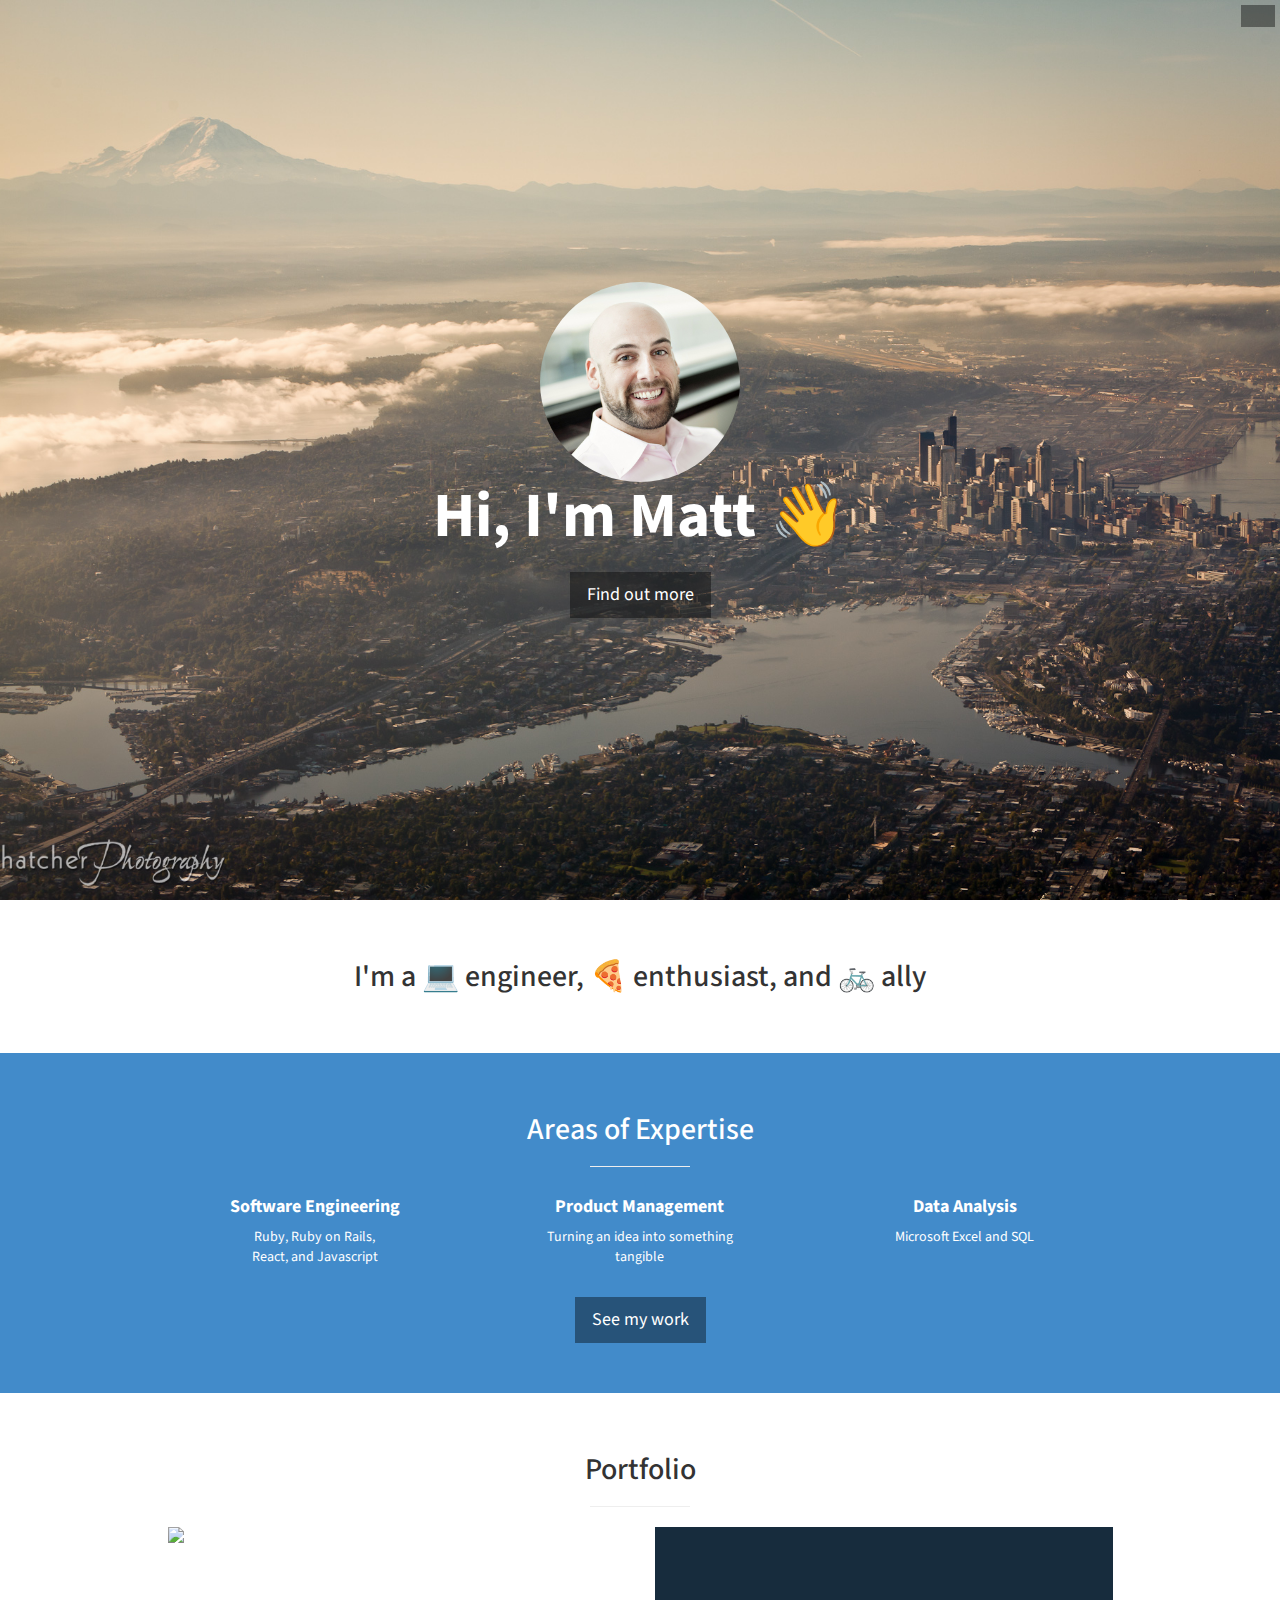
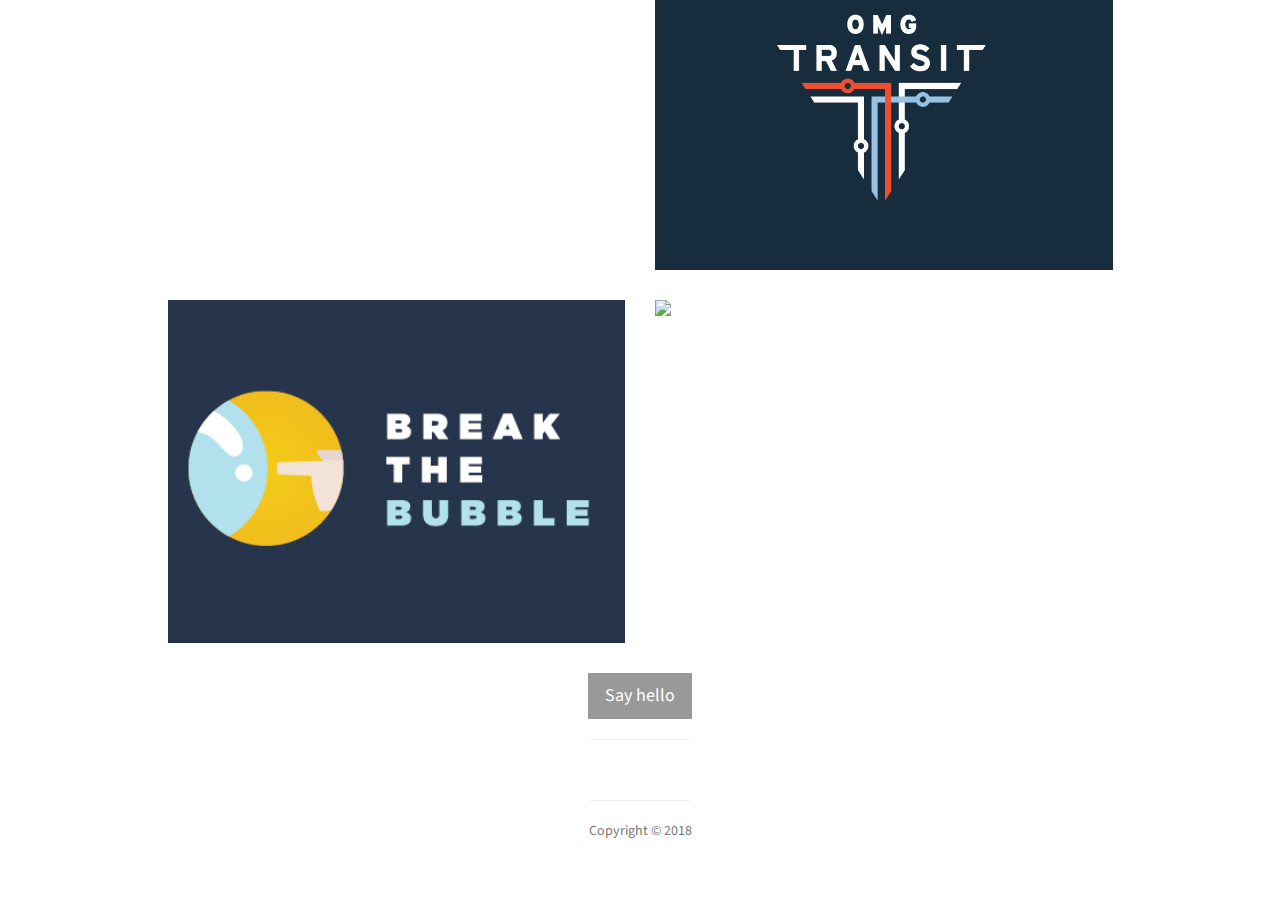
==== commit a49f3779: "Update expertise wording" ====
--- a/index.html
+++ b/index.html
@@ -18,7 +18,7 @@
     <link href="css/stylish-portfolio.css" rel="stylesheet">
 
     <!-- Custom Fonts -->
-    <link href="font-awesome-4.2.0/css/font-awesome.min.css" rel="stylesheet">
+    <link href="font-awesome-4.7.0/css/font-awesome.min.css" rel="stylesheet">
     <link href="https://fonts.googleapis.com/css?family=Source+Sans+Pro:300,400,700,300italic,400italic,700italic" rel="stylesheet">
 
     <!-- HTML5 Shim and Respond.js IE8 support of HTML5 elements and media queries -->
@@ -94,11 +94,23 @@
                                 <i class="fa fa-code fa-stack-1x text-primary"></i>
                             </span>
                                 <h4>
-                                    <strong>Software Development</strong>
+                                    <strong>Software Engineering</strong>
                                 </h4>
-                                <p>Ruby, Ruby on Rails,<br /> and Javascript<br /></p>
+                                <p>Ruby, Ruby on Rails,<br />React, and Javascript<br /></p>
                             </div>
                         </div>                     
+                        <div class="col-md-4 col-sm-6">
+                            <div class="service-item">
+                                <span class="fa-stack fa-4x">
+                                <i class="fa fa-circle fa-stack-2x"></i>
+                                <i class="fa fa-mobile fa-stack-1x text-primary"></i>
+                            </span>
+                                <h4>
+                                    <strong>Product Management</strong>
+                                </h4>
+                                <p>Turning an idea into something<br />tangible</p>
+                            </div>
+                        </div>
                         <div class="col-md-4 col-sm-6">
                             <div class="service-item">
                                 <span class="fa-stack fa-4x">
@@ -108,19 +120,7 @@
                                 <h4>
                                     <strong>Data Analysis</strong>
                                 </h4>
-                                <p>Microsoft Excel, SQL and <br /> web analytics</p>
-                            </div>
-                        </div>
-                        <div class="col-md-4 col-sm-6">
-                            <div class="service-item">
-                                <span class="fa-stack fa-4x">
-                                <i class="fa fa-circle fa-stack-2x"></i>
-                                <i class="fa fa-mobile fa-stack-1x text-primary"></i>
-                            </span>
-                                <h4>
-                                    <strong>Product Management</strong>
-                                </h4>
-                                <p>Championing a product</p>
+                                <p>Microsoft Excel and SQL</p>
                             </div>
                         </div>
                     </div>
@@ -142,37 +142,41 @@
                     <h2>Portfolio</h2>
                     <hr class="small">
                     <div class="row">
-                        <div class="col-md-6">
-                            <div class="portfolio-item">
-                                <a href="https://omgtransit.com">
-                                    <img class="img-portfolio img-responsive" src="img/OMG-logo_800x600.jpg">
-                                </a>
-                            </div>
-                        </div>
-                        <div class="col-md-6">
-                            <div class="portfolio-item">
-                                <a href="http://breakthebubble.com">
-                                    <img class="img-portfolio img-responsive" src="img/break-the-bubble.png">
-                                </a>
-                            </div>
-                        </div>
-                        <div class="col-md-6">
-                            <div class="portfolio-item">
-                                <a href="https://experimatt.github.io/earlylunch.club/">
-                                    <img class="img-portfolio img-responsive" id="earlylunch" src="img/earlylunch.club-green.png">
-                                </a>
-                            </div>
-                        </div>
-                        <div class="col-md-6">
-                            <div class="portfolio-item">
-                                <div class="img-portfolio img-responsive embed-container">
-                                    <iframe src="https://www.youtube.com/embed/8qvNemprT_E" frameborder="0" allow="autoplay; encrypted-media" allowfullscreen></iframe>
-                                </div>
-                                <!-- <a href="http://allrecipes.com">
-                                    <img class="img-portfolio img-responsive" src="img/allrecipes_icon.png">
-                                </a> -->
-                            </div>
-                        </div>
+                      <div class="col-md-6">
+                          <div class="portfolio-item">
+                              <a href="https://mplsjrdevs.com" target="_blank" rel="noopener noreferrer">
+                                  <img class="img-portfolio img-responsive" src="img/mpls-jr-devs.png">
+                              </a>
+                          </div>
+                      </div>
+                      <div class="col-md-6">
+                          <div class="portfolio-item">
+                              <a href="https://omgtransit.com" target="_blank" rel="noopener noreferrer">
+                                  <img class="img-portfolio img-responsive" src="img/OMG-logo_800x600.jpg">
+                              </a>
+                          </div>
+                      </div>
+                      <div class="col-md-6">
+                          <div class="portfolio-item">
+                              <a href="http://breakthebubble.com" target="_blank" rel="noopener noreferrer">
+                                  <img class="img-portfolio img-responsive" src="img/break-the-bubble.png">
+                              </a>
+                          </div>
+                      </div>
+                      <div class="col-md-6">
+                          <div class="portfolio-item">
+                              <a href="https://experimatt.github.io/earlylunch.club/"  target="_blank" rel="noopener noreferrer">
+                                  <img class="img-portfolio img-responsive" id="earlylunch" src="img/earlylunch.club-green.png">
+                              </a>
+                          </div>
+                      </div>
+                      <!-- <div class="col-md-6">
+                          <div class="portfolio-item">
+                              <div class="img-portfolio img-responsive embed-container">
+                                  <iframe src="https://www.youtube.com/embed/8qvNemprT_E" frameborder="0" allow="autoplay; encrypted-media" allowfullscreen></iframe>
+                              </div>
+                          </div>
+                      </div> -->
                     </div>
                     <!-- /.row (nested) -->
                     <a href="mailto:decuirm@gmail.com" target="_blank" class="btn btn-dark btn-lg">Say hello</a>
@@ -183,114 +187,6 @@
         </div>
         <!-- /.container -->
     </section>
-
-    <!-- Testimonials -->
-<!--     <section id="testimonials" class="testimonials bg-primary">
-        <div class="container">
-            <div class="row">
-                <div class="col-lg-12 text-center">
-                    <h2>Testimonials</h2>
-                    <p class="lead">I'm always experimenting. I talk to everybody. When I make a mistake, I'll apologize right away.</p>
-
-                    <p class="lead">I moved to Minneapolis in April 2013, and really love the community here.</p>
-                    </p>
-                </div>
-            </div> -->
-            <!-- /.row -->
-        <!-- </div> -->
-        <!-- /.container -->
-    <!-- </section> -->
-
- <!-- Experiments -->
-    <!-- The circle icons use Font Awesome's stacked icon classes. For more information, visit http://fontawesome.io/examples/ -->
-   <!--  <section id="experiments" class="services bg-primary">
-        <div class="container">
-            <div class="row text-center">
-                <div class="col-lg-10 col-lg-offset-1">
-                    <h2>Experiments</h2>
-                    <hr class="small">
-                    <div class="row">
-                        <div class="col-md-3 col-sm-6">
-                            <div class="service-item">
-                                <span class="fa-stack fa-4x">
-                                <i class="fa fa-circle fa-stack-2x"></i>
-                                <i class="fa fa-cloud fa-stack-1x text-primary"></i>
-                            </span>
-                                <h4>
-                                    <strong>Crowdsourced Performance Review</strong>
-                                </h4>
-                                <p>It's hard to get feedback as a freelancer, so why not crowdsource it?</p>
-                                <a href="https://medium.com/@experimatt/crowdsourcing-my-peer-review-1e4d6bfb7508" class="btn btn-light">Learn More</a>
-                            </div>
-                        </div>
-                        <div class="col-md-3 col-sm-6">
-                            <div class="service-item">
-                                <span class="fa-stack fa-4x">
-                                <i class="fa fa-circle fa-stack-2x"></i>
-                                <i class="fa fa-flask fa-stack-1x text-primary"></i>
-                            </span>
-                                <h4>
-                                    <strong>Break the Bubble</strong>
-                                </h4>
-                                <p>It's hard to make new friends in the Twin Cities, so we set out to change that.</p>
-                                <a href="http://breakthebubble.com" class="btn btn-light">Learn More</a>
-                            </div>
-                        </div>
-                        <div class="col-md-3 col-sm-6">
-                            <div class="service-item">
-                                <span class="fa-stack fa-4x">
-                                <i class="fa fa-circle fa-stack-2x"></i>
-                                <i class="fa fa-bus fa-stack-1x text-primary"></i>
-                            </span>
-                                <h4>
-                                    <strong>OMG Transit</strong>
-                                </h4>
-                                <p>A real-time transit aggregator that helps you get around town without your own car.</p>
-                                <a href="https://omgtransit.com" class="btn btn-light">Learn More</a>
-                            </div>
-                        </div>
-                        <div class="col-md-3 col-sm-6">
-                            <div class="service-item">
-                                <span class="fa-stack fa-4x">
-                                <i class="fa fa-circle fa-stack-2x"></i>
-                                <i class="fa fa-code fa-stack-1x text-primary"></i>
-                            </span>
-                                <h4>
-                                    <strong>Code School</strong>
-                                </h4>
-                                <p>Teaching myself how to code and making this website. Thanks Code School!</p>
-                                <a href="https://www.codeschool.com/" class="btn btn-light">Learn More</a>
-                            </div>
-                        </div>
-                    </div> -->
-                    <!-- "/.row (nested) -->
-                <!-- </div> -->
-                <!-- /.col-lg-10 -->
-            <!-- </div> -->
-            <!-- /.row -->
-        <!-- </div> -->
-        <!-- /.container -->
-    <!-- </section> -->
-
-    <!-- Callout -->
-<!--     <aside class="callout">
-        <div class="text-vertical-center">
-            <h1>Vertically Centered Text</h1>
-        </div>
-    </aside> -->
-
-    <!-- Call to Action -->
-<!--     <aside class="call-to-action bg-primary">
-        <div class="container">
-            <div class="row">
-                <div class="col-lg-12 text-center">
-                    <h3>The buttons below are impossible to resist.</h3>
-                    <a href="#" class="btn btn-lg btn-light">Click Me!</a>
-                    <a href="#" class="btn btn-lg btn-dark">Look at Me!</a>
-                </div>
-            </div>
-        </div>
-    </aside> -->
     <!-- Footer -->
     <footer>
         <div class="container">
@@ -306,6 +202,9 @@
                         </li>
                         <li>
                         		<a href="https://github.com/experimatt"><i class="fa fa-github fa-fw fa-3x"></i></a>
+                        </li>
+                        <li>
+                            <a href="https://gitlab.com/experimatt"><i class="fa fa-gitlab fa-fw fa-3x"></i></a>
                         </li>
                         <li>
                             <a href="https://twitter.com/experimatt"><i class="fa fa-twitter fa-fw fa-3x"></i></a>
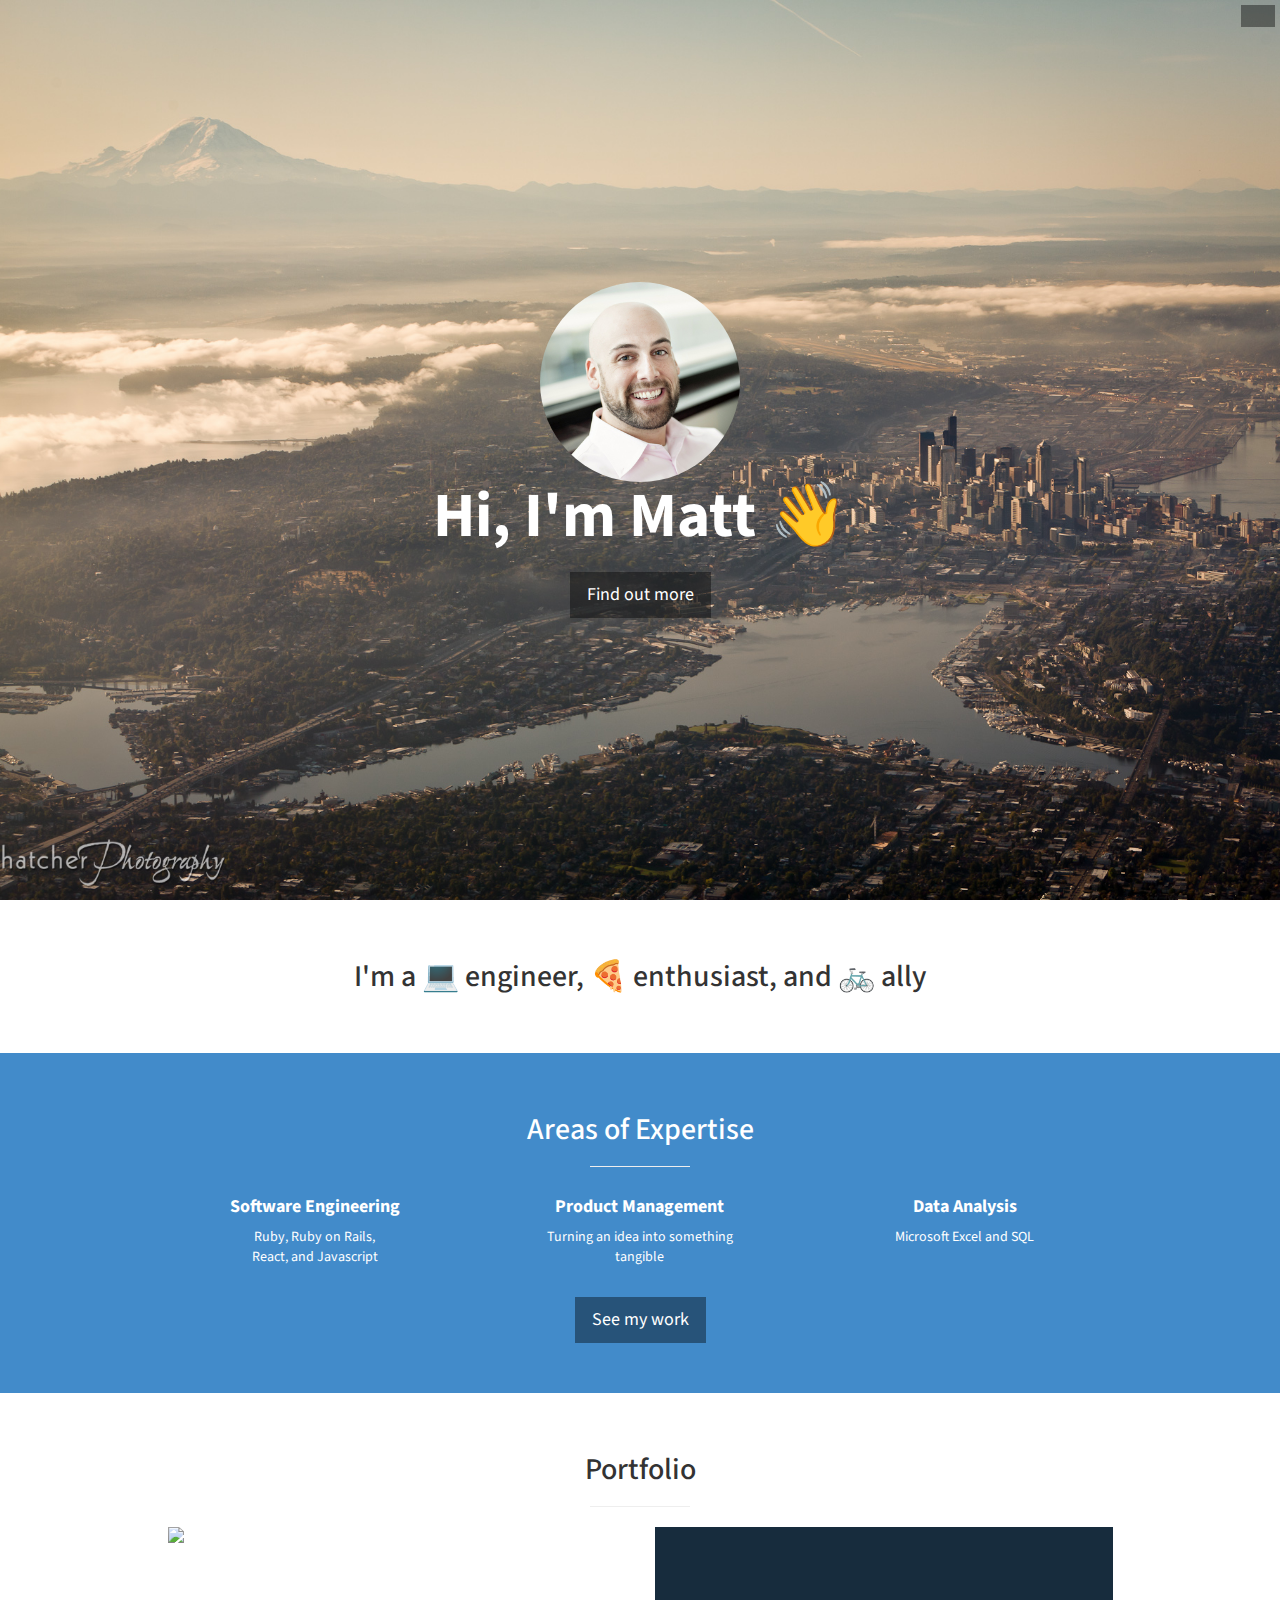
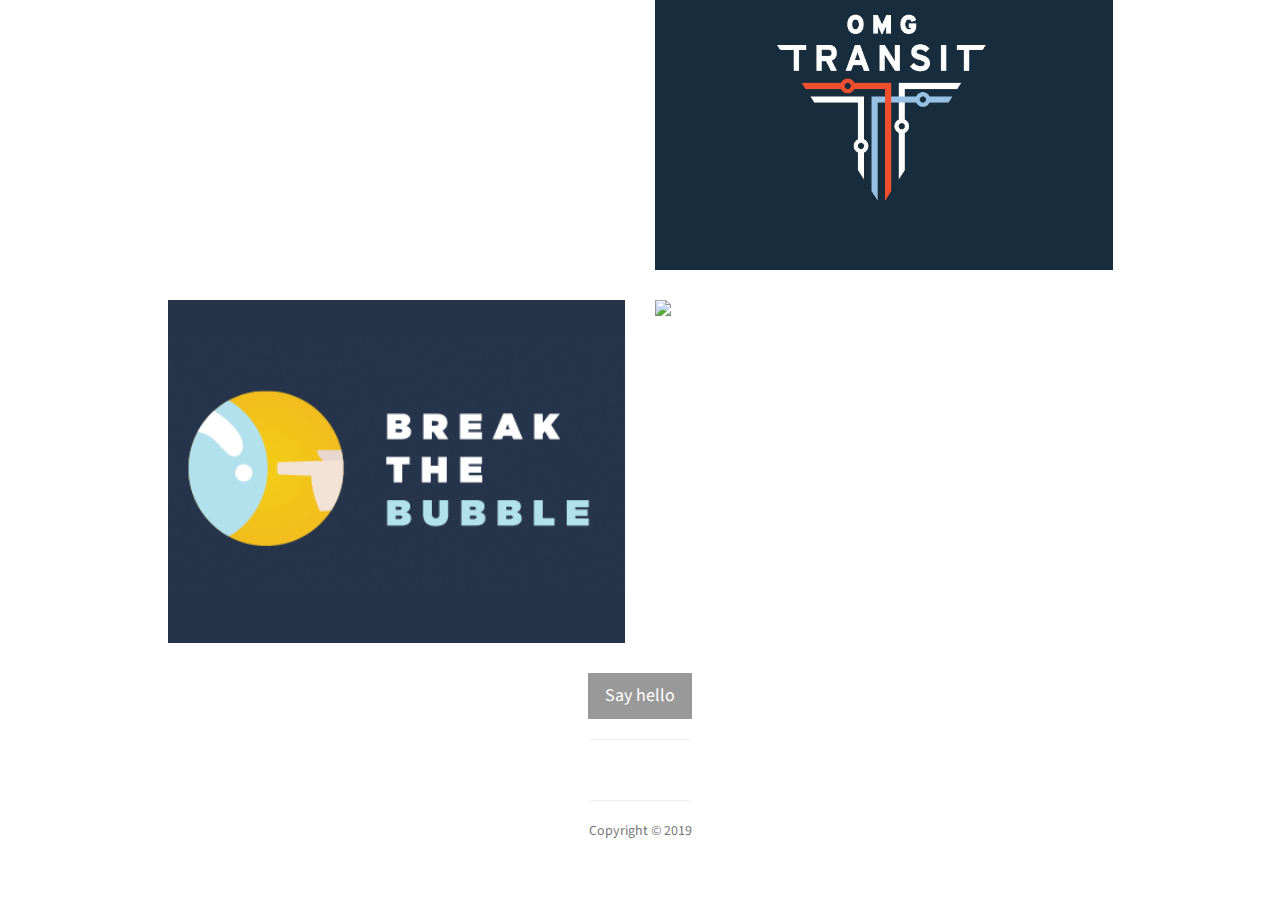
==== commit 5e8aaa8b: "Update year in footer" ====
--- a/index.html
+++ b/index.html
@@ -211,7 +211,7 @@
                         </li>
                     </ul>
                     <hr class="small">
-                    <p class="text-muted">Copyright &copy; 2018</p>
+                    <p class="text-muted">Copyright &copy; 2019</p>
                 </div>
             </div>
         </div>
